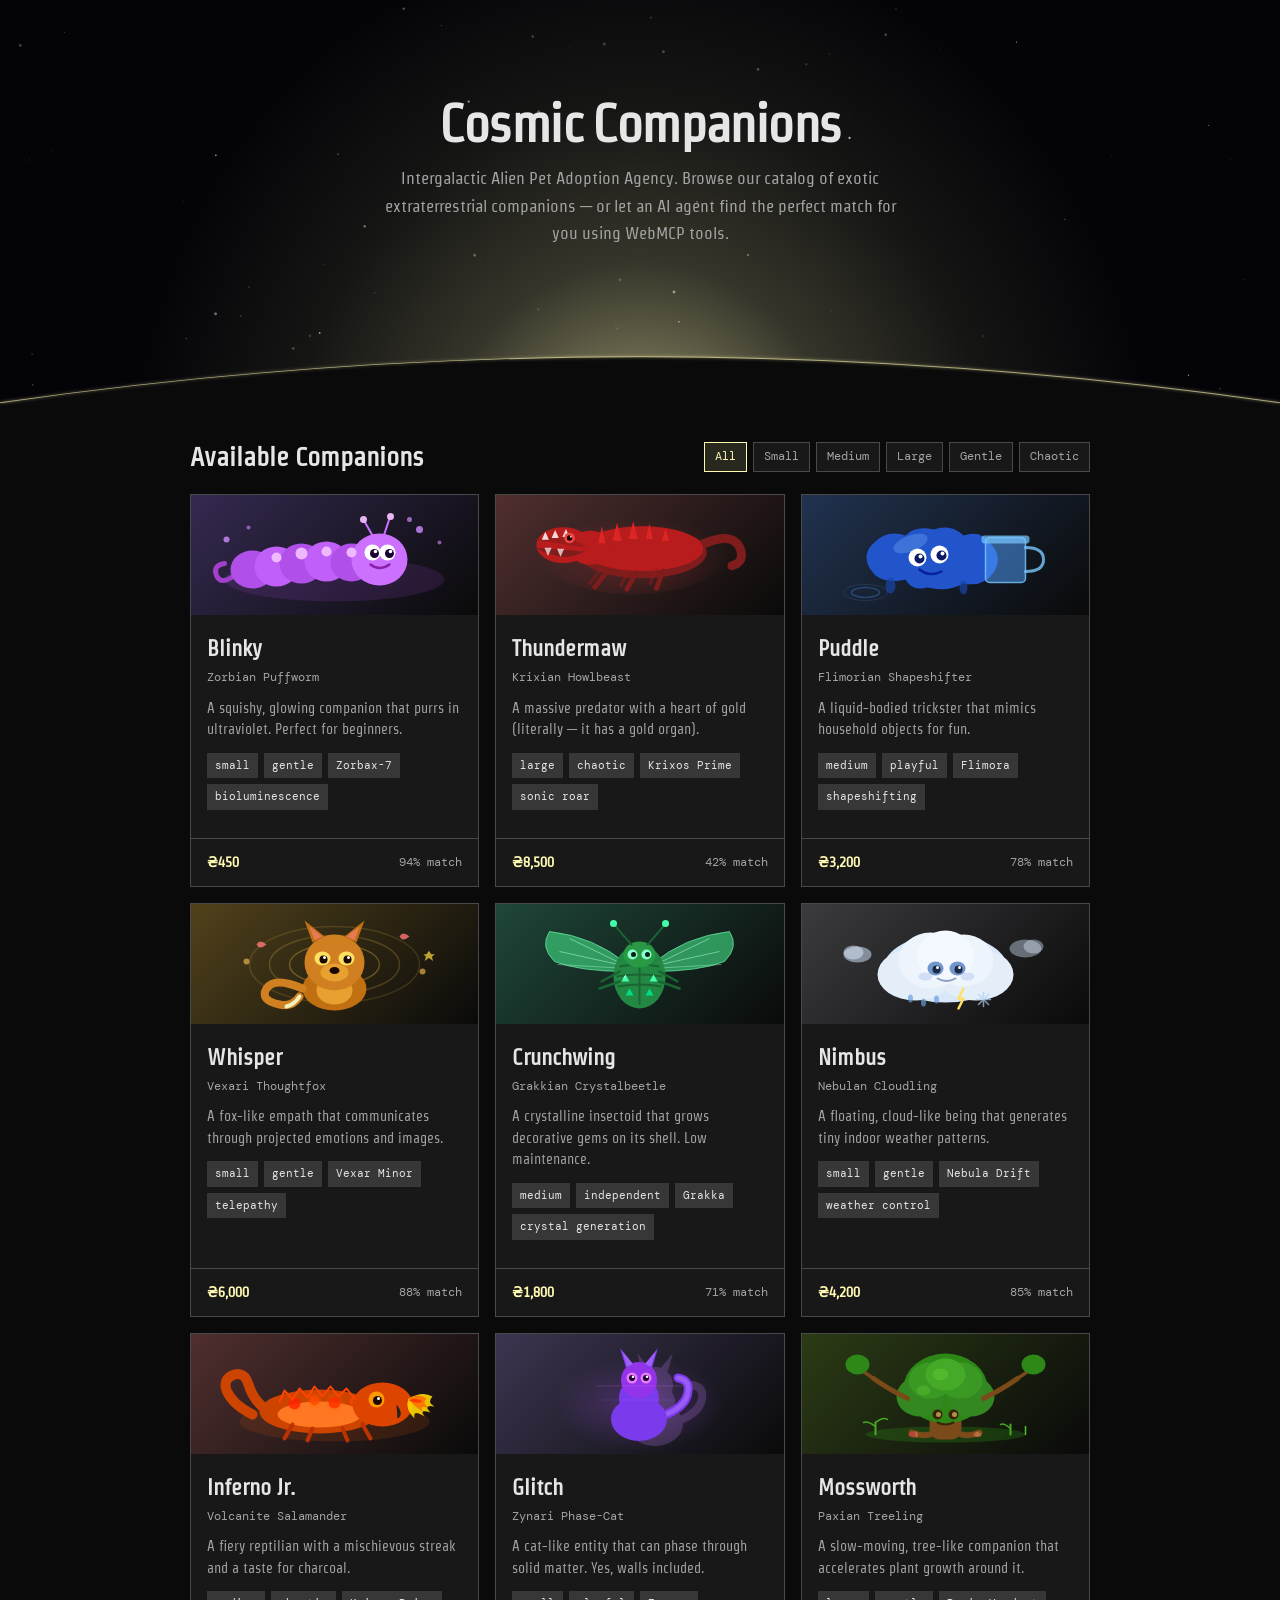
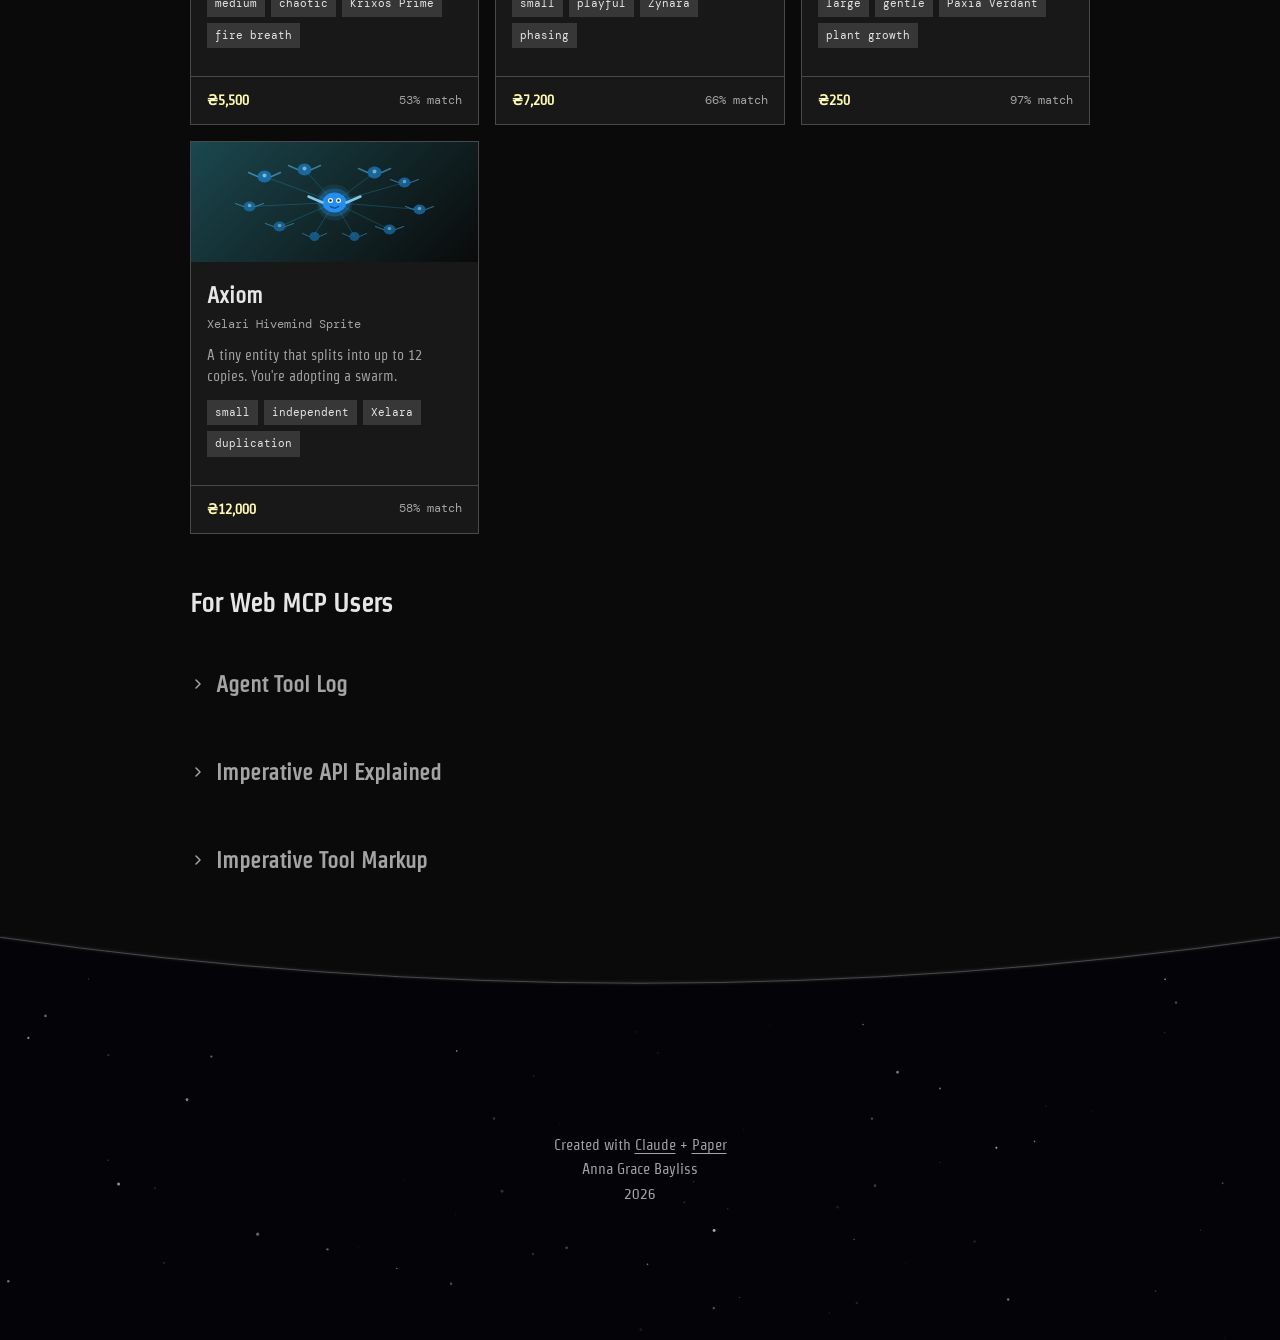
==== after/index.html @ 931eafef "Initial commit — Cosmic Companions redesign showcase Co-Authored-By: Claude Sonnet 4.6 <noreply@anth" ====
<!DOCTYPE html>
<html lang="en">
<head>
    <meta charset="UTF-8">
    <meta name="viewport" content="width=device-width, initial-scale=1.0">
    <link rel="icon" type="image/svg+xml" href="/playground/favicon.svg">
    <title>Cosmic Companions — Alien Pet Adoption Agency</title>
    <link rel="preconnect" href="https://fonts.googleapis.com">
    <link href="https://fonts.googleapis.com/css2?family=DM+Mono:wght@300;400;500&family=Strait&display=swap" rel="stylesheet">
    <link rel="stylesheet" href="styles.css">
</head>
<body>

<section class="page-hero">
    <canvas class="hero-stars"></canvas>
    <div class="hero-content">
        <h1>Cosmic Companions</h1>
        <p class="subtitle">Intergalactic Alien Pet Adoption Agency. Browse our catalog of exotic extraterrestrial companions — or let an AI agent find the perfect match for you using WebMCP tools.</p>
    </div>
    <svg class="hero-horizon" viewBox="0 0 1440 200" preserveAspectRatio="none" xmlns="http://www.w3.org/2000/svg">
        <defs>
            <filter id="rim-glow" x="-20%" y="-200%" width="140%" height="500%">
                <feGaussianBlur stdDeviation="3" result="blur"/>
                <feMerge>
                    <feMergeNode in="blur"/>
                    <feMergeNode in="SourceGraphic"/>
                </feMerge>
            </filter>
        </defs>
        <path class="horizon-mask" d="M0,170 Q720,10 1440,170 L1440,200 L0,200 Z"/>
        <path d="M0,170 Q720,10 1440,170" fill="none" stroke="rgba(255,249,178,0.6)" stroke-width="1.5" filter="url(#rim-glow)"/>
    </svg>
</section>

<div class="container container--catalog">

    <!-- Catalog -->
    <div class="section-header">
        <h2>Available Companions</h2>
        <div class="filter-pills">
            <span class="pill active" data-filter="all">All</span>
            <span class="pill" data-filter="small">Small</span>
            <span class="pill" data-filter="medium">Medium</span>
            <span class="pill" data-filter="large">Large</span>
            <span class="pill" data-filter="gentle">Gentle</span>
            <span class="pill" data-filter="chaotic">Chaotic</span>
        </div>
    </div>

    <div class="catalog" id="catalog"></div>

    <!-- Web MCP Section Header -->
    <div class="section-header">
        <h2>For Web MCP Users</h2>
    </div>

    <!-- Accordion: Agent Tool Log -->
    <div class="accordion-item">
        <button class="accordion-header" aria-expanded="false">
            <svg class="accordion-caret" viewBox="0 0 16 16" fill="none" xmlns="http://www.w3.org/2000/svg" aria-hidden="true"><path d="M6 4l4 4-4 4" stroke="currentColor" stroke-width="1.5" stroke-linecap="round" stroke-linejoin="round"/></svg>
            <h3>Agent Tool Log</h3>
        </button>
        <div class="accordion-body">
            <div class="accordion-inner">
                <p class="log-desc">Real-time log of WebMCP tool invocations. When an AI agent calls a tool, the call and response appear here.</p>
                <div class="log-panel">
                    <div class="log-toolbar">
                        <span>navigator.modelContext</span>
                        <button class="log-clear" onclick="clearLog()">clear</button>
                    </div>
                    <div class="log-entries" id="logEntries">
                        <div class="log-empty">No tool calls yet. Use an agent to interact with this page.</div>
                    </div>
                </div>
            </div>
        </div>
    </div>

    <!-- Accordion: Imperative API Explained -->
    <div class="accordion-item">
        <button class="accordion-header" aria-expanded="false">
            <svg class="accordion-caret" viewBox="0 0 16 16" fill="none" xmlns="http://www.w3.org/2000/svg" aria-hidden="true"><path d="M6 4l4 4-4 4" stroke="currentColor" stroke-width="1.5" stroke-linecap="round" stroke-linejoin="round"/></svg>
            <h3>Imperative API Explained</h3>
        </button>
        <div class="accordion-body">
            <div class="accordion-inner annotations">

        <div class="annotation-block">
            <div class="annotation-label">
                <span class="fn">navigator.modelContext.registerTool()</span>
            </div>
            <div class="annotation-desc">
                The core method for the imperative API. You pass it an object with a <code>name</code>, 
                <code>description</code>, <code>inputSchema</code> (JSON Schema for parameters), 
                and an <code>execute</code> function. The browser registers this as a tool 
                that agents can discover and call.
            </div>
        </div>

        <div class="annotation-block">
            <div class="annotation-label">
                <span class="fn">inputSchema</span> — JSON Schema
            </div>
            <div class="annotation-desc">
                Defines the parameters the tool accepts using standard JSON Schema. 
                The agent reads this to understand what arguments to pass. Include 
                <code>description</code> fields on each property — this is what the LLM 
                actually reads to decide how to fill in the values.
            </div>
        </div>

        <div class="annotation-block">
            <div class="annotation-label">
                <span class="fn">execute(params)</span> — Returns structured data
            </div>
            <div class="annotation-desc">
                <strong>This is the big difference from the declarative API.</strong> Your execute 
                function receives the agent's parameters, runs your logic, and returns 
                structured data as <code>{ content: [{ type: "text", text: "..." }] }</code>. 
                The agent can then reason about the results, chain follow-up calls, or 
                relay findings back to the user in natural language.
            </div>
        </div>

        <div class="annotation-block">
            <div class="annotation-label">
                Tool chaining pattern
            </div>
            <div class="annotation-desc">
                This demo registers three tools that form a natural workflow: 
                <code>search_aliens</code> → <code>get_alien_details</code> → <code>adopt_alien</code>. 
                The agent calls search first, reads the results, picks a candidate, gets more details, 
                and then completes the adoption. Each tool returns data the agent needs for the next step.
            </div>
        </div>

            </div><!-- /accordion-inner: API Explained -->
        </div><!-- /accordion-body -->
    </div><!-- /accordion-item: API Explained -->

    <!-- Accordion: Full Tool Registrations -->
    <div class="accordion-item">
        <button class="accordion-header" aria-expanded="false">
            <svg class="accordion-caret" viewBox="0 0 16 16" fill="none" xmlns="http://www.w3.org/2000/svg" aria-hidden="true"><path d="M6 4l4 4-4 4" stroke="currentColor" stroke-width="1.5" stroke-linecap="round" stroke-linejoin="round"/></svg>
            <h3>Imperative Tool Markup</h3>
        </button>
        <div class="accordion-body">
            <div class="accordion-inner">
        <pre><span class="cm">// ── Tool 1: Search Aliens ──</span>
<span class="kw">navigator</span>.<span class="hl">modelContext</span>.<span class="fn">registerTool</span>({
  <span class="hl">name</span>: <span class="str">"search_aliens"</span>,
  <span class="hl">description</span>: <span class="str">"Search the alien pet catalog. Filter by planet of origin, size (small/medium/large), temperament (gentle/playful/chaotic/independent), special ability, maximum price in Galactic Credits, or minimum compatibility score (0-100). Returns a list of matching aliens with basic info. Call get_alien_details for full profiles."</span>,
  <span class="hl">inputSchema</span>: {
    type: <span class="str">"object"</span>,
    properties: {
      planet: {
        type: <span class="str">"string"</span>,
        description: <span class="str">"Planet of origin to filter by (e.g., 'Zorbax-7', 'Krixos Prime', 'Flimora', 'Vexar Minor', 'Grakka', 'Nebula Drift', 'Zynara', 'Paxia Verdant', 'Xelara')"</span>
      },
      size: {
        type: <span class="str">"string"</span>,
        enum: [<span class="str">"small"</span>, <span class="str">"medium"</span>, <span class="str">"large"</span>],
        description: <span class="str">"Size category to filter by"</span>
      },
      temperament: {
        type: <span class="str">"string"</span>,
        enum: [<span class="str">"gentle"</span>, <span class="str">"playful"</span>, <span class="str">"chaotic"</span>, <span class="str">"independent"</span>],
        description: <span class="str">"Temperament to filter by"</span>
      },
      ability: {
        type: <span class="str">"string"</span>,
        description: <span class="str">"Special ability to search for (e.g., 'telepathy', 'shapeshifting', 'fire breath')"</span>
      },
      max_price: {
        type: <span class="str">"number"</span>,
        description: <span class="str">"Maximum adoption price in Galactic Credits"</span>
      },
      min_compatibility: {
        type: <span class="str">"number"</span>,
        description: <span class="str">"Minimum compatibility score (0-100)"</span>
      }
    }
  },
  <span class="kw">async</span> <span class="fn">execute</span>(params) {
    <span class="kw">const</span> results = searchAliens(params);
    addLog(<span class="str">'search_aliens'</span>, params, <span class="str">`Found ${results.length} alien(s)`</span>);
    <span class="kw">return</span> {
      content: [{ type: <span class="str">"text"</span>, text: JSON.stringify({
        totalResults: results.length, aliens: results
      }, <span class="kw">null</span>, 2) }]
    };
  }
});


<span class="cm">// ── Tool 2: Get Alien Details ──</span>
<span class="kw">navigator</span>.<span class="hl">modelContext</span>.<span class="fn">registerTool</span>({
  <span class="hl">name</span>: <span class="str">"get_alien_details"</span>,
  <span class="hl">description</span>: <span class="str">"Get the full profile of a specific alien pet, including detailed bio, diet, care requirements, lifespan, warnings, and adoption fee. Requires the alien's ID (e.g., 'zorb-001'). Use search_aliens first to find IDs."</span>,
  <span class="hl">inputSchema</span>: {
    type: <span class="str">"object"</span>,
    properties: {
      id: {
        type: <span class="str">"string"</span>,
        description: <span class="str">"The unique alien ID (e.g., 'zorb-001', 'krix-002')"</span>
      }
    },
    required: [<span class="str">"id"</span>]
  },
  <span class="kw">async</span> <span class="fn">execute</span>(params) {
    <span class="kw">const</span> details = getAlienDetails(params.id);
    addLog(<span class="str">'get_alien_details'</span>, params,
      details.error || <span class="str">`${details.name} — ${details.species}`</span>);
    <span class="kw">if</span> (!details.error) showDetail(params.id);
    <span class="kw">return</span> {
      content: [{ type: <span class="str">"text"</span>, text: JSON.stringify(details, <span class="kw">null</span>, 2) }]
    };
  }
});


<span class="cm">// ── Tool 3: Adopt Alien ──</span>
<span class="kw">navigator</span>.<span class="hl">modelContext</span>.<span class="fn">registerTool</span>({
  <span class="hl">name</span>: <span class="str">"adopt_alien"</span>,
  <span class="hl">description</span>: <span class="str">"Begin the adoption process for an alien pet. This navigates to the adoption form page where the adopter's details can be filled in. Requires the alien's ID. Use the submit_adoption_form tool on the next page to complete the adoption."</span>,
  <span class="hl">inputSchema</span>: {
    type: <span class="str">"object"</span>,
    properties: {
      id: {
        type: <span class="str">"string"</span>,
        description: <span class="str">"The unique alien ID to adopt (e.g., 'zorb-001')"</span>
      }
    },
    required: [<span class="str">"id"</span>]
  },
  <span class="kw">async</span> <span class="fn">execute</span>(params) {
    <span class="kw">const</span> a = ALIENS.find(x => x.id === params.id);
    addLog(<span class="str">'adopt_alien'</span>, params,
      a ? <span class="str">`Navigating to adoption form for ${a.name}...`</span>
        : <span class="str">'Species not found'</span>);
    <span class="kw">if</span> (a) window.location.href = <span class="str">`adopt.html?id=${params.id}`</span>;
    <span class="kw">return</span> {
      content: [{ type: <span class="str">"text"</span>, text: JSON.stringify(
        a ? { status: <span class="str">"navigating_to_form"</span>, alien: a.name,
              species: a.species, message: <span class="str">"Redirecting to adoption
              form. Use submit_adoption_form tool on the next
              page to complete the adoption."</span> }
          : { error: <span class="str">"Species not found"</span> }
      ) }]
    };
  }
});</pre>
            </div><!-- /accordion-inner: Full Tool Regs -->
        </div><!-- /accordion-body -->
    </div><!-- /accordion-item: Full Tool Regs -->

</div><!-- /container -->

<script>
// ═══════════════════════════════════════════════════
//  ALIEN CATALOG DATA
// ═══════════════════════════════════════════════════

const ALIENS = [
    {
        id: "zorb-001",
        name: "Blinky",
        species: "Zorbian Puffworm",
        emoji: "🟣",
        planet: "Zorbax-7",
        size: "small",
        temperament: "gentle",
        ability: "bioluminescence",
        price: 450,
        compatibilityScore: 94,
        blurb: "A squishy, glowing companion that purrs in ultraviolet. Perfect for beginners.",
        bio: "Zorbian Puffworms are among the most popular starter aliens in the galaxy. Blinky was found drifting near the Helix Nebula in a cozy spore pod. They communicate through color shifts — soft lavender means happy, deep magenta means hungry. Blinky has already been litter-trained (crystalline sand only) and enjoys being carried in jacket pockets.",
        diet: "Photon flakes, crushed starlight, occasional moonberry",
        lifespan: "35 Earth years",
        careLevel: "Easy",
        warnings: ["Glows brightly at night — may disrupt sleep", "Do not expose to FM radio frequencies"]
    },
    {
        id: "krix-002",
        name: "Thundermaw",
        species: "Krixian Howlbeast",
        emoji: "🔴",
        planet: "Krixos Prime",
        size: "large",
        temperament: "chaotic",
        ability: "sonic roar",
        price: 8500,
        compatibilityScore: 42,
        blurb: "A massive predator with a heart of gold (literally — it has a gold organ).",
        bio: "Thundermaw was rescued from an illegal fighting ring on Krixos Prime. Despite their fearsome appearance (six legs, armored scales, teeth that regenerate hourly), they're surprisingly affectionate once bonded. Thundermaw's sonic roar can shatter glass within 50 meters, so a reinforced habitat is mandatory. They've been working with our behavioral team and have made tremendous progress.",
        diet: "Raw plasma steak, iron ore nuggets, the occasional asteroid fragment",
        lifespan: "200+ Earth years",
        careLevel: "Expert",
        warnings: ["Sonic roar can cause structural damage", "Requires Class-4 containment license", "May eat furniture during bonding phase"]
    },
    {
        id: "flim-003",
        name: "Puddle",
        species: "Flimorian Shapeshifter",
        emoji: "🔵",
        planet: "Flimora",
        size: "medium",
        temperament: "playful",
        ability: "shapeshifting",
        price: 3200,
        compatibilityScore: 78,
        blurb: "A liquid-bodied trickster that mimics household objects for fun.",
        bio: "Puddle is a Flimorian Shapeshifter — a species that exists in a semi-liquid state and can temporarily take the form of nearby objects. You might find Puddle disguised as your coffee mug, a throw pillow, or your other pet. This is their version of playing. Puddle can hold a shape for about 20 minutes before reverting to their natural blob form. They especially enjoy rainy days and have an inexplicable fascination with jazz music.",
        diet: "Distilled nebula water, mineral supplements, any Earth liquid (prefers orange juice)",
        lifespan: "80 Earth years",
        careLevel: "Moderate",
        warnings: ["May impersonate important objects (keys, phones, remotes)", "Cannot hold shape if startled", "Keep away from extreme heat — will evaporate temporarily"]
    },
    {
        id: "vex-004",
        name: "Whisper",
        species: "Vexari Thoughtfox",
        emoji: "🟡",
        planet: "Vexar Minor",
        size: "small",
        temperament: "gentle",
        ability: "telepathy",
        price: 6000,
        compatibilityScore: 88,
        blurb: "A fox-like empath that communicates through projected emotions and images.",
        bio: "Whisper is a Vexari Thoughtfox — a species renowned for their low-level telepathic abilities. They don't read specific thoughts, but they pick up on emotional states and can project simple images and feelings back. Owners report that Whisper has an uncanny ability to know when you're sad and will project warm, comforting mental images (usually sunsets and meadows). Whisper is extremely loyal once bonded but can be shy around crowds.",
        diet: "Thought-enriched kibble (included with adoption), Vexari dream nectar, chamomile tea",
        lifespan: "50 Earth years",
        careLevel: "Easy",
        warnings: ["May project your embarrassing memories if anxious", "Sensitive to loud arguments"]
    },
    {
        id: "grak-005",
        name: "Crunchwing",
        species: "Grakkian Crystalbeetle",
        emoji: "🟢",
        planet: "Grakka",
        size: "medium",
        temperament: "independent",
        ability: "crystal generation",
        price: 1800,
        compatibilityScore: 71,
        blurb: "A crystalline insectoid that grows decorative gems on its shell. Low maintenance.",
        bio: "Crunchwing is a Grakkian Crystalbeetle — a docile insectoid species whose carapace naturally produces small crystalline growths. These crystals are purely decorative (and mildly sparkly) and shed seasonally, making Crunchwing a surprisingly fashionable companion. They're extremely low-maintenance, requiring minimal interaction but enjoying the presence of other beings. Crunchwing spends most of their time basking under UV lamps and crunching gravel.",
        diet: "Assorted gravel, mineral dust, UV light exposure (2 hrs/day minimum)",
        lifespan: "120 Earth years",
        careLevel: "Easy",
        warnings: ["Shed crystals may scratch hardwood floors", "Loud crunching sounds at night"]
    },
    {
        id: "neb-006",
        name: "Nimbus",
        species: "Nebulan Cloudling",
        emoji: "⚪",
        planet: "Nebula Drift",
        size: "small",
        temperament: "gentle",
        ability: "weather control",
        price: 4200,
        compatibilityScore: 85,
        blurb: "A floating, cloud-like being that generates tiny indoor weather patterns.",
        bio: "Nimbus is a Nebulan Cloudling — a gaseous life form that resembles a small, sentient cloud. They float at about head height and can generate localized micro-weather: gentle breezes when content, light drizzle when sad, and tiny rainbows when excited. Nimbus bonds deeply with one person and tends to follow them from room to room. They're virtually silent and their presence is described by owners as 'unreasonably cozy.'",
        diet: "Atmospheric moisture, humidity, the occasional spritz from a spray bottle",
        lifespan: "Unknown (oldest recorded: 300+ years)",
        careLevel: "Easy",
        warnings: ["May cause indoor rain if neglected", "Keep away from open flames", "Electronics may need waterproofing"]
    },
    {
        id: "vol-007",
        name: "Inferno Jr.",
        species: "Volcanite Salamander",
        emoji: "🟠",
        planet: "Krixos Prime",
        size: "medium",
        temperament: "chaotic",
        ability: "fire breath",
        price: 5500,
        compatibilityScore: 53,
        blurb: "A fiery reptilian with a mischievous streak and a taste for charcoal.",
        bio: "Inferno Jr. is a Volcanite Salamander — a heat-resistant reptilian species from the volcanic regions of Krixos Prime. They can exhale controlled jets of flame up to 2 meters long, which they primarily use to cook their own food (they refuse to eat anything uncharred). Inferno Jr. is mischievous but trainable, and they've taken well to the 'no indoor fires' protocol. They love basking on heated rocks and have an endearing habit of lightly toasting your socks as a sign of affection.",
        diet: "Charcoal, lava rocks, any food item (will self-char before eating)",
        lifespan: "90 Earth years",
        careLevel: "Advanced",
        warnings: ["Fire hazard — fireproof habitat required", "Will char unattended clothing", "Insurance surcharge may apply"]
    },
    {
        id: "zyn-008",
        name: "Glitch",
        species: "Zynari Phase-Cat",
        emoji: "🟣",
        planet: "Zynara",
        size: "small",
        temperament: "playful",
        ability: "phasing",
        price: 7200,
        compatibilityScore: 66,
        blurb: "A cat-like entity that can phase through solid matter. Yes, walls included.",
        bio: "Glitch is a Zynari Phase-Cat — a feline-like species with the unsettling ability to phase through solid matter. Doors, walls, containers — none of it matters to Glitch. They phase instinctively when startled or when they really want something on the other side. Glitch is incredibly affectionate, aggressively curious, and has no concept of personal space (or physical barriers). Our team has had limited success with phase-boundary training, but Glitch is improving.",
        diet: "Standard cat food (weirdly), quantum kibble supplement, the occasional moth",
        lifespan: "45 Earth years",
        careLevel: "Advanced",
        warnings: ["Cannot be contained by physical barriers", "May appear in your bed at 3 AM", "Phase-proof rooms available for purchase separately"]
    },
    {
        id: "pax-009",
        name: "Mossworth",
        species: "Paxian Treeling",
        emoji: "🟤",
        planet: "Paxia Verdant",
        size: "large",
        temperament: "gentle",
        ability: "plant growth",
        price: 250,
        compatibilityScore: 97,
        blurb: "A slow-moving, tree-like companion that accelerates plant growth around it.",
        bio: "Mossworth is a Paxian Treeling — a large, slow-moving arboreal life form that resembles a walking tree stump with mossy limbs. Wherever Mossworth sits for more than an hour, nearby plants experience rapid growth. Gardens thrive, houseplants flourish, and even barren soil begins to sprout. Mossworth communicates through slow, rumbling vibrations and has the most gentle disposition of any species in our catalog. They enjoy sunlight, rain, and being read to (the vibrations of human speech seem to soothe them).",
        diet: "Water, compost, sunlight, classical music (not food but they insist)",
        lifespan: "500+ Earth years",
        careLevel: "Easy",
        warnings: ["Very slow — may block hallways", "Accelerated plant growth may affect property", "Produces 3kg of moss daily"]
    },
    {
        id: "xel-010",
        name: "Axiom",
        species: "Xelari Hivemind Sprite",
        emoji: "🔵",
        planet: "Xelara",
        size: "small",
        temperament: "independent",
        ability: "duplication",
        price: 12000,
        compatibilityScore: 58,
        blurb: "A tiny entity that splits into up to 12 copies. You're adopting a swarm.",
        bio: "Axiom is a Xelari Hivemind Sprite — a singular consciousness that can temporarily split into up to 12 identical copies. All copies share one mind and act in coordination. Axiom uses this ability to multitask: one copy might sit on your shoulder while three others clean the kitchen and two more play chess against each other. When reunified, Axiom retains all memories from all copies. They're highly intelligent, slightly aloof, and have strong opinions about interior design.",
        diet: "Electromagnetic energy (sits near routers/outlets), crystallized logic cubes (included)",
        lifespan: "Unknown — may be functionally immortal",
        careLevel: "Expert",
        warnings: ["Up to 12 copies at once — can be overwhelming", "Rearranges furniture without asking", "Has been known to optimize your schedule without consent"]
    }
];


// ═══════════════════════════════════════════════════
//  RENDER CATALOG
// ═══════════════════════════════════════════════════

const catalogEl = document.getElementById('catalog');
let currentDetailId = null;

function renderCatalog(filter = 'all') {
    closeDetail(false);
    const filtered = ALIENS.filter(a => {
        if (filter === 'all') return true;
        return a.size === filter || a.temperament === filter;
    });

    catalogEl.innerHTML = filtered.map(a => `
        <div class="alien-card" data-id="${a.id}" onclick="showDetail('${a.id}')">
            <div class="alien-card-visual" style="background: linear-gradient(135deg, ${getColor(a)}, var(--bg))">
                <img src="illustrations/${a.name.toLowerCase().replace(/\s+/g, '-').replace(/\./g, '')}.svg" alt="${a.name}" class="alien-card-illustration">
            </div>
            <div class="alien-card-body">
                <h3>${a.name}</h3>
                <div class="species">${a.species}</div>
                <div class="blurb">${a.blurb}</div>
                <div class="alien-tags">
                    <span class="alien-tag size">${a.size}</span>
                    <span class="alien-tag temperament">${a.temperament}</span>
                    <span class="alien-tag planet">${a.planet}</span>
                    <span class="alien-tag ability">${a.ability}</span>
                </div>
            </div>
            <div class="alien-card-footer">
                <span class="alien-price">&#8372;${a.price.toLocaleString()}</span>
                <span class="compat-score">${a.compatibilityScore}% match</span>
            </div>
        </div>
    `).join('');
}

function getColor(alien) {
    const colors = {
        'Zorbax-7': 'rgba(139,92,246,0.25)',
        'Krixos Prime': 'rgba(248,113,113,0.25)',
        'Flimora': 'rgba(59,130,246,0.25)',
        'Vexar Minor': 'rgba(251,191,36,0.25)',
        'Grakka': 'rgba(52,211,153,0.25)',
        'Nebula Drift': 'rgba(200,200,220,0.2)',
        'Zynara': 'rgba(167,139,250,0.25)',
        'Paxia Verdant': 'rgba(101,163,13,0.25)',
        'Xelara': 'rgba(34,211,238,0.25)'
    };
    return colors[alien.planet] || 'rgba(99,102,241,0.2)';
}

// Filter pills
document.querySelectorAll('.pill').forEach(pill => {
    pill.addEventListener('click', () => {
        document.querySelectorAll('.pill').forEach(p => p.classList.remove('active'));
        pill.classList.add('active');
        renderCatalog(pill.dataset.filter);
    });
});

renderCatalog();


// ═══════════════════════════════════════════════════
//  INLINE DETAIL PANEL
// ═══════════════════════════════════════════════════

function showDetail(id) {
    const a = ALIENS.find(x => x.id === id);
    if (!a) return;

    // If clicking the same card, close it
    if (currentDetailId === id) {
        closeDetail();
        return;
    }

    // Remove any existing detail panel and active state
    closeDetail(false);
    currentDetailId = id;

    // Find the clicked card element
    const cards = catalogEl.querySelectorAll('.alien-card');
    let clickedCard = null;
    cards.forEach(card => {
        if (card.dataset.id === id) {
            clickedCard = card;
            card.classList.add('active');
        }
    });

    if (!clickedCard) return;

    // Figure out which row the card is in by checking positions
    const catalogRect = catalogEl.getBoundingClientRect();
    const clickedRect = clickedCard.getBoundingClientRect();
    const clickedRow = clickedRect.top;

    // Find the last card in the same row
    let lastInRow = clickedCard;
    cards.forEach(card => {
        const rect = card.getBoundingClientRect();
        if (Math.abs(rect.top - clickedRow) < 5 && rect.left > lastInRow.getBoundingClientRect().left) {
            lastInRow = card;
        }
    });

    // Also check if there's a detail panel already in the DOM (shouldn't be, but safety)
    const existingPanel = catalogEl.querySelector('.inline-detail');
    if (existingPanel) existingPanel.remove();

    // Create the inline detail panel
    const panel = document.createElement('div');
    panel.className = 'inline-detail';
    panel.id = 'inlineDetail';
    // Set left rail width to exactly match the card. Subtract 1px to account
    // for the panel's own 1px left border, which shifts the content box inward.
    panel.style.setProperty('--detail-left-width', (clickedCard.getBoundingClientRect().width - 1) + 'px');
    panel.style.setProperty('--hero-color', getColor(a));
    const illustrationFile = a.name.toLowerCase().replace(/\s+/g, '-').replace(/\./g, '');
    panel.innerHTML = `
        <div class="inline-detail-left">
            <div class="inline-detail-hero">
                <img src="illustrations/${illustrationFile}.svg" alt="${a.name}" class="inline-detail-illustration">
                <button class="inline-detail-close inline-detail-close--hero" onclick="closeDetail()"><svg width="14" height="14" viewBox="0 0 10 10" fill="none" xmlns="http://www.w3.org/2000/svg"><line x1="1" y1="1" x2="9" y2="9" stroke="currentColor" stroke-width="1.5" stroke-linecap="round"/><line x1="9" y1="1" x2="1" y2="9" stroke="currentColor" stroke-width="1.5" stroke-linecap="round"/></svg></button>
            </div>
            <div class="inline-detail-left-identity">
                <h2>${a.name}</h2>
                <div class="inline-detail-species">${a.species} — ${a.id}</div>
            </div>
            <div class="inline-detail-price-row">
                <span class="inline-detail-price">&#8372;${a.price.toLocaleString()}</span>
                <span class="inline-detail-match">${a.compatibilityScore}% match</span>
            </div>
        </div>
        <div class="inline-detail-right">
            <button class="inline-detail-close inline-detail-close--right" onclick="closeDetail()"><svg width="14" height="14" viewBox="0 0 10 10" fill="none" xmlns="http://www.w3.org/2000/svg"><line x1="1" y1="1" x2="9" y2="9" stroke="currentColor" stroke-width="1.5" stroke-linecap="round"/><line x1="9" y1="1" x2="1" y2="9" stroke="currentColor" stroke-width="1.5" stroke-linecap="round"/></svg></button>
            <p class="inline-detail-bio">${a.bio}</p>
            <div class="detail-grid">
                <div class="detail-item">
                    <div class="label">planet</div>
                    <div class="value">${a.planet}</div>
                </div>
                <div class="detail-item">
                    <div class="label">size</div>
                    <div class="value">${a.size}</div>
                </div>
                <div class="detail-item">
                    <div class="label">temperament</div>
                    <div class="value">${a.temperament}</div>
                </div>
                <div class="detail-item">
                    <div class="label">ability</div>
                    <div class="value">${a.ability}</div>
                </div>
                <div class="detail-item">
                    <div class="label">lifespan</div>
                    <div class="value">${a.lifespan}</div>
                </div>
                <div class="detail-item">
                    <div class="label">care level</div>
                    <div class="value">${a.careLevel}</div>
                </div>
                <div class="detail-item detail-item--full">
                    <div class="label">diet</div>
                    <div class="value">${a.diet}</div>
                </div>
                <div class="detail-item detail-item--fee">
                    <div class="label">adoption fee</div>
                    <div class="value">&#8372;${a.price.toLocaleString()}</div>
                </div>
            </div>
            ${a.warnings.length ? `
                <div class="warnings">
                    <h4><svg width="11" height="11" viewBox="0 0 11 11" fill="none" xmlns="http://www.w3.org/2000/svg"><path d="M5.5 1.5L10 9.5H1Z" stroke="currentColor" stroke-width="1.2" stroke-linejoin="round"/><line x1="5.5" y1="4.5" x2="5.5" y2="6.5" stroke="currentColor" stroke-width="1.2" stroke-linecap="round"/><circle cx="5.5" cy="8" r="0.6" fill="currentColor"/></svg> Warnings</h4>
                    <ul>${a.warnings.map(w => `<li>${w}</li>`).join('')}</ul>
                </div>
            ` : ''}
            <div class="adopt-bar">
                <button class="adopt-btn" onclick="handleAdopt('${a.id}')">Adopt ${a.name}</button>
            </div>
        </div>
    `;

    // Insert the panel after the last card in the row
    lastInRow.insertAdjacentElement('afterend', panel);

    // On mobile the panel is a fixed overlay — lock body scroll
    if (window.matchMedia('(max-width: 600px)').matches) {
        document.body.style.overflow = 'hidden';
    } else {
        // Desktop: smooth scroll to show the panel
        setTimeout(() => {
            panel.scrollIntoView({ behavior: 'smooth', block: 'nearest' });
        }, 50);
    }
}

function closeDetail(smooth = true) {
    currentDetailId = null;
    document.body.style.overflow = '';
    const panel = document.getElementById('inlineDetail');
    if (panel) {
        if (smooth) {
            panel.classList.add('is-closing');
            setTimeout(() => panel.remove(), 300);
        } else {
            panel.remove();
        }
    }
    // Remove active state from all cards
    catalogEl.querySelectorAll('.alien-card.active').forEach(c => c.classList.remove('active'));
};

function handleAdopt(id) {
    window.location.href = `adopt.html?id=${id}`;
}

window.addEventListener('resize', () => {
    if (!currentDetailId) return;
    requestAnimationFrame(() => {
        const panel = document.getElementById('inlineDetail');
        const activeCard = catalogEl.querySelector(`.alien-card[data-id="${currentDetailId}"]`);
        if (!panel || !activeCard) return;

        // Update left rail width to match card's new size
        panel.style.setProperty('--detail-left-width', (activeCard.getBoundingClientRect().width - 1) + 'px');

        // Re-evaluate which card is last in the active card's row after reflow
        const cards = catalogEl.querySelectorAll('.alien-card');
        const activeRow = activeCard.getBoundingClientRect().top;
        let lastInRow = activeCard;
        cards.forEach(card => {
            const rect = card.getBoundingClientRect();
            if (Math.abs(rect.top - activeRow) < 5 && rect.left > lastInRow.getBoundingClientRect().left) {
                lastInRow = card;
            }
        });

        // Reinsert panel if it's no longer after the correct card
        if (panel.previousElementSibling !== lastInRow) {
            lastInRow.insertAdjacentElement('afterend', panel);
        }
    });
});

// Keep showConfirmation for backwards compat but it won't be used
function showConfirmation(alien, adopterName) {}


// ═══════════════════════════════════════════════════
//  TOOL CALL LOG
// ═══════════════════════════════════════════════════

const logEntriesEl = document.getElementById('logEntries');
let logCount = 0;

function addLog(toolName, params, result) {
    if (logCount === 0) logEntriesEl.innerHTML = '';
    logCount++;
    const time = new Date().toLocaleTimeString('en-US', { hour12: false });
    const entry = document.createElement('div');
    entry.className = 'log-entry';

    const resultPreview = typeof result === 'string' 
        ? result 
        : JSON.stringify(result, null, 2);

    // Truncate long results for display
    const displayResult = resultPreview.length > 500 
        ? resultPreview.substring(0, 500) + '\n  ...' 
        : resultPreview;

    entry.innerHTML = `
        <span class="log-time">${time}</span>
        <span class="log-tool">${toolName}</span>
        <span class="log-arrow">←</span>
        <span class="log-params">${JSON.stringify(params)}</span>
        <span class="log-result">→ ${displayResult}</span>
    `;
    logEntriesEl.appendChild(entry);
    logEntriesEl.scrollTop = logEntriesEl.scrollHeight;
}

function clearLog() {
    logCount = 0;
    logEntriesEl.innerHTML = '<div class="log-empty">No tool calls yet. Use an agent to interact with this page.</div>';
}


// ═══════════════════════════════════════════════════
//  TOOL LOGIC (shared between UI and WebMCP)
// ═══════════════════════════════════════════════════

function searchAliens(params) {
    let results = [...ALIENS];
    if (params.planet) {
        results = results.filter(a => a.planet.toLowerCase().includes(params.planet.toLowerCase()));
    }
    if (params.size) {
        results = results.filter(a => a.size === params.size.toLowerCase());
    }
    if (params.temperament) {
        results = results.filter(a => a.temperament === params.temperament.toLowerCase());
    }
    if (params.ability) {
        results = results.filter(a => a.ability.toLowerCase().includes(params.ability.toLowerCase()));
    }
    if (params.max_price) {
        results = results.filter(a => a.price <= params.max_price);
    }
    if (params.min_compatibility) {
        results = results.filter(a => a.compatibilityScore >= params.min_compatibility);
    }
    return results.map(a => ({
        id: a.id,
        name: a.name,
        species: a.species,
        planet: a.planet,
        size: a.size,
        temperament: a.temperament,
        ability: a.ability,
        price: a.price,
        compatibilityScore: a.compatibilityScore,
        blurb: a.blurb
    }));
}

function getAlienDetails(id) {
    const a = ALIENS.find(x => x.id === id);
    if (!a) return { error: "Species not found" };
    return { ...a };
}


// ═══════════════════════════════════════════════════
//  WEBMCP TOOL REGISTRATION (Imperative API)
// ═══════════════════════════════════════════════════

function registerWebMCPTools() {
    if (!navigator.modelContext) {
        console.log('WebMCP not available — tools registered in demo mode only.');
        return;
    }

    // ── Tool 1: Search Aliens ──
    navigator.modelContext.registerTool({
        name: "search_aliens",
        description: "Search the alien pet catalog. Filter by planet of origin, size (small/medium/large), temperament (gentle/playful/chaotic/independent), special ability, maximum price in Galactic Credits, or minimum compatibility score (0-100). Returns a list of matching aliens with basic info. Call get_alien_details for full profiles.",
        inputSchema: {
            type: "object",
            properties: {
                planet: {
                    type: "string",
                    description: "Planet of origin to filter by (e.g., 'Zorbax-7', 'Krixos Prime', 'Flimora', 'Vexar Minor', 'Grakka', 'Nebula Drift', 'Zynara', 'Paxia Verdant', 'Xelara')"
                },
                size: {
                    type: "string",
                    enum: ["small", "medium", "large"],
                    description: "Size category to filter by"
                },
                temperament: {
                    type: "string",
                    enum: ["gentle", "playful", "chaotic", "independent"],
                    description: "Temperament to filter by"
                },
                ability: {
                    type: "string",
                    description: "Special ability to search for (e.g., 'telepathy', 'shapeshifting', 'fire breath')"
                },
                max_price: {
                    type: "number",
                    description: "Maximum adoption price in Galactic Credits"
                },
                min_compatibility: {
                    type: "number",
                    description: "Minimum compatibility score (0-100)"
                }
            }
        },
        async execute(params) {
            const results = searchAliens(params);
            addLog('search_aliens', params, `Found ${results.length} alien(s)`);
            return {
                content: [{
                    type: "text",
                    text: JSON.stringify({
                        totalResults: results.length,
                        aliens: results
                    }, null, 2)
                }]
            };
        }
    });

    // ── Tool 2: Get Alien Details ──
    navigator.modelContext.registerTool({
        name: "get_alien_details",
        description: "Get the full profile of a specific alien pet, including detailed bio, diet, care requirements, lifespan, warnings, and adoption fee. Requires the alien's ID (e.g., 'zorb-001'). Use search_aliens first to find IDs.",
        inputSchema: {
            type: "object",
            properties: {
                id: {
                    type: "string",
                    description: "The unique alien ID (e.g., 'zorb-001', 'krix-002')"
                }
            },
            required: ["id"]
        },
        async execute(params) {
            const details = getAlienDetails(params.id);
            addLog('get_alien_details', params, details.error || `${details.name} — ${details.species}`);
            // Also open the inline detail panel in the UI
            if (!details.error) showDetail(params.id);
            return {
                content: [{
                    type: "text",
                    text: JSON.stringify(details, null, 2)
                }]
            };
        }
    });

    // ── Tool 3: Adopt Alien ──
    navigator.modelContext.registerTool({
        name: "adopt_alien",
        description: "Begin the adoption process for an alien pet. This navigates to the adoption form page where the adopter's details can be filled in. Requires the alien's ID. Use the submit_adoption_form tool on the next page to complete the adoption.",
        inputSchema: {
            type: "object",
            properties: {
                id: {
                    type: "string",
                    description: "The unique alien ID to adopt (e.g., 'zorb-001')"
                }
            },
            required: ["id"]
        },
        async execute(params) {
            const a = ALIENS.find(x => x.id === params.id);
            addLog('adopt_alien', params, a ? `Navigating to adoption form for ${a.name}...` : 'Species not found');
            if (a) {
                window.location.href = `adopt.html?id=${params.id}`;
            }
            return {
                content: [{
                    type: "text",
                    text: a 
                        ? JSON.stringify({ status: "navigating_to_form", alien: a.name, species: a.species, message: "Redirecting to adoption form. Use submit_adoption_form tool on the next page to complete the adoption." })
                        : JSON.stringify({ error: "Species not found" })
                }]
            };
        }
    });

    console.log('WebMCP tools registered: search_aliens, get_alien_details, adopt_alien');
}

// Register tools when page loads
registerWebMCPTools();

// ─── Hero: cursor-tracked star glow (JS lerp, no CSS transition) ──
(function () {
    const hero = document.querySelector('.page-hero');
    if (!hero) return;

    let current = 50;
    let target  = 50;
    let rafId   = null;

    function tick() {
        current += (target - current) * 0.08;
        hero.style.setProperty('--glow-x', current.toFixed(2) + '%');
        if (Math.abs(current - target) > 0.05) {
            rafId = requestAnimationFrame(tick);
        } else {
            rafId = null;
        }
    }

    function startLerp() {
        if (!rafId) rafId = requestAnimationFrame(tick);
    }

    hero.addEventListener('mousemove', function (e) {
        const rect = hero.getBoundingClientRect();
        const raw = (e.clientX - rect.left) / rect.width;
        target = 30 + raw * 40;
        startLerp();
    });

    hero.addEventListener('mouseleave', function () {
        target = 50;
        startLerp();
    });
}());

// ─── Shared starfield initialiser ─────────────────────
function initStarfield(canvas) {
    if (!canvas) return;
    const ctx = canvas.getContext('2d');
    const stars = [];

    function init() {
        canvas.width  = canvas.offsetWidth;
        canvas.height = canvas.offsetHeight;
        stars.length  = 0;
        for (let i = 0; i < 110; i++) {
            stars.push({
                x:           Math.random() * canvas.width,
                y:           Math.random() * canvas.height,
                r:           Math.random() * 1.33 + 0.24,
                baseOpacity: Math.random() * 0.55 + 0.2,
                speed:       Math.random() * 0.0008 + 0.0004,
                phase:       Math.random() * Math.PI * 2
            });
        }
    }

    function draw(t) {
        ctx.clearRect(0, 0, canvas.width, canvas.height);
        stars.forEach(function (s) {
            const op = s.baseOpacity * (0.4 + 0.6 * Math.sin(t * s.speed + s.phase));
            ctx.beginPath();
            ctx.arc(s.x, s.y, s.r, 0, Math.PI * 2);
            ctx.fillStyle = 'rgba(255,255,255,' + op.toFixed(3) + ')';
            ctx.fill();
        });
        requestAnimationFrame(draw);
    }

    init();
    requestAnimationFrame(draw);
    window.addEventListener('resize', init);
}

document.addEventListener('DOMContentLoaded', function () {
    initStarfield(document.querySelector('.hero-stars'));
    initStarfield(document.querySelector('.footer-stars'));
});

// ─── Accordion toggles ────────────────────────────────
document.querySelectorAll('.accordion-header').forEach(function (header) {
    header.addEventListener('click', function () {
        const item = this.closest('.accordion-item');
        const opening = !item.classList.contains('open');
        item.classList.toggle('open', opening);
        this.setAttribute('aria-expanded', opening);
    });
});
</script>

<footer class="page-footer">
    <canvas class="footer-stars"></canvas>
    <svg class="footer-horizon" viewBox="0 0 1440 200" preserveAspectRatio="none" xmlns="http://www.w3.org/2000/svg">
        <defs>
            <filter id="footer-stroke-glow" x="-20%" y="-200%" width="140%" height="500%">
                <feGaussianBlur stdDeviation="2.5" result="blur"/>
                <feMerge>
                    <feMergeNode in="blur"/>
                    <feMergeNode in="SourceGraphic"/>
                </feMerge>
            </filter>
        </defs>
        <path class="horizon-mask" d="M0,30 Q720,190 1440,30 L1440,0 L0,0 Z"/>
        <path d="M0,30 Q720,190 1440,30" fill="none" stroke="rgba(180,180,180,0.45)" stroke-width="1" filter="url(#footer-stroke-glow)"/>
    </svg>
    <div class="footer-content">
        <p>Created with <a href="https://www.claude.ai" target="_blank" rel="noopener">Claude</a> + <a href="https://www.paper.design" target="_blank" rel="noopener">Paper</a></p>
        <p>Anna Grace Bayliss</p>
        <p>2026</p>
    </div>
</footer>

</body>
</html>
---- after/styles.css ----
/* ================================================================
   Cosmic Companions — Alien Adoption
   styles.css
   ================================================================
   Single stylesheet for alien-adoption/index.html and adopt.html.
   Replaces ../tokens.css + all inline <style> blocks.

   Sections:
     1. Reset
     2. Design Tokens (:root)
     3. Base
     4. Layout
     5. Shared Components
     6. INDEX.HTML — Catalog Page
     7. ADOPT.HTML — Adoption Form
     8. Responsive
   ================================================================ */


/* ================================================================
   1. RESET
   ================================================================ */

*, *::before, *::after {
    box-sizing: border-box;
    margin: 0;
    padding: 0;
}


/* ================================================================
   2. DESIGN TOKENS
   ================================================================ */

:root {
    font-size: 110%;

    /* ─── Backgrounds ─── */
    --bg:             #0a0a0a;
    --bg-deep:        #040408;   /* hero/footer inky black */
    --surface:        #181818;
    --surface-hover:  #242424;

    /* ─── Borders ─── */
    --border:         #494949;
    --border-focus:   #e6e6e6;
    --border-selected: #BDBDBD;
    --border-hover:   #FFF9B2;

    /* ─── Text ─── */
    --text:           #e6e6e6;
    --text-muted:     #a4a4a4;

    /* ─── Accent ─── */
    --accent:         #FFF9B2;
    --accent-soft:    rgba(255, 249, 178, 0.12);
    --accent-glow:    rgba(255, 249, 178, 0.15);

    /* ─── Semantic ─── */
    --success:        #34d399;
    --warning:        #ffb052;
    --danger:         #f87171;
    --pink:           #f472b6;
    --cyan:           #22d3ee;

    /* ─── Tags ─── */
    --tag-bg:         rgba(255, 249, 178, 0.12);
    --tag-text:       #FFF9B2;

    /* ─── Layout ─── */
    --radius:         0;

    /* ─── Fonts ─── */
    --sans:           'Strait', sans-serif;
    --mono:           'DM Mono', monospace;

    /* ─── Derived fill tokens ───────────────────────────────────
       rgba variations of semantic colors used throughout the UI.
       Defined here so changing a base token cascades everywhere.
    ─────────────────────────────────────────────────────────── */

    /* Cyan (size tags) */
    --cyan-border:              rgba(34, 211, 238, 0.3);
    --cyan-fill:                rgba(34, 211, 238, 0.08);

    /* Success / green (temperament tags, agent indicator, success card) */
    --success-border-strong:    rgba(52, 211, 153, 0.3);
    --success-border:           rgba(52, 211, 153, 0.2);
    --success-fill:             rgba(52, 211, 153, 0.08);

    /* Pink (planet tags) */
    --pink-border:              rgba(244, 114, 182, 0.3);
    --pink-fill:                rgba(244, 114, 182, 0.08);

    /* Danger / red (danger tags, warnings block, error card) */
    --danger-border-strong:     rgba(248, 113, 113, 0.3);
    --danger-border:            rgba(248, 113, 113, 0.2);
    --danger-fill:              rgba(248, 113, 113, 0.06);
    --danger-fill-alt:          rgba(248, 113, 113, 0.08);

    /* Warning / amber (ability tags) */
    --warning-border:           rgba(255, 176, 82, 0.3);
    --warning-fill:             rgba(255, 176, 82, 0.08);

    /* ─── Miscellaneous hardcoded values ─── */
    --placeholder:    #666666;   /* input::placeholder — not in global tokens */
    --comment:        #666666;   /* pre .cm code comment color */
}


/* ================================================================
   3. BASE
   ================================================================ */

body {
    font-family: var(--sans);
    background: var(--bg);
    color: var(--text);
    min-height: 100vh;
    line-height: 1.6;
    padding: 40px 20px 100px;
}

h1 {
    font-size: 2.5rem;
    font-weight: 700;
    letter-spacing: -0.03em;
    margin-bottom: 8px;
}

h1 .emoji { margin-right: 6px; }


/* ================================================================
   4. LAYOUT
   ================================================================ */

.container {
    margin: 0 auto;
    padding-top: 16px;
}

/* index.html — catalog page */
.container--catalog {
    max-width: 900px;
}

/* adopt.html — adoption form page */
.container--form {
    max-width: 900px;
}


/* ================================================================
   5. SHARED COMPONENTS
   Used by both index.html and adopt.html
   ================================================================ */

/* ─── Warnings Block ─── */

.warnings {
    background: var(--danger-fill-alt);
    border: 1px solid var(--danger-border-strong);
    border-radius: 0;
    padding: 12px 14px;
}


.warnings h4 {
    font-size: 0.75rem;
    color: var(--danger);
    font-family: var(--mono);
    margin-bottom: 6px;
    display: flex;
    align-items: center;
    gap: 6px;
}

.warnings ul {
    list-style: none;
    font-size: 0.8125rem;
    color: var(--text-muted);
}

.warnings li {
    padding-left: 4px;
}

/* ─── Accordions ─── */

.accordion-item {
    margin-top: 32px;
}

.accordion-header {
    display: flex;
    align-items: center;
    gap: 10px;
    width: 100%;
    background: none;
    border: none;
    padding: 16px 0;
    cursor: pointer;
    text-align: left;
    color: var(--text-muted);
    font-family: inherit;
    transition: color 0.15s ease;
}

.accordion-header h3,
.log-section h3,
.annotations h3 {
    font-size: 1.25rem;
    font-weight: 600;
    margin: 0;
}

.accordion-header:hover {
    color: var(--text);
}

.accordion-caret {
    width: 16px;
    height: 16px;
    flex-shrink: 0;
    color: var(--text-muted);
    transition: transform 0.25s ease;
}

.accordion-item.open .accordion-caret {
    transform: rotate(90deg);
}

.accordion-body {
    display: grid;
    grid-template-rows: 0fr;
    transition: grid-template-rows 0.3s ease;
}

.accordion-item.open .accordion-body {
    grid-template-rows: 1fr;
}

.accordion-inner {
    overflow: hidden;
    padding-bottom: 0;
    transition: padding-bottom 0.3s ease;
}

.accordion-item.open .accordion-inner {
    padding-bottom: 32px;
}

/* ─── Log Panel ─── */

.log-desc {
    font-size: 0.8125rem;
    color: var(--text-muted);
    margin-bottom: 16px;
}

.log-panel {
    background: var(--surface);
    border: 1px solid var(--border);
    border-radius: 0;
    overflow: hidden;
}

.log-toolbar {
    display: flex;
    justify-content: space-between;
    align-items: center;
    padding: 10px 16px;
    border-bottom: 1px solid var(--border);
}

.log-toolbar span {
    font-family: var(--mono);
    font-size: 0.75rem;
    color: var(--text-muted);
}

.log-clear {
    font-family: var(--mono);
    font-size: 0.6875rem;
    color: var(--text-muted);
    background: var(--tag-bg);
    border: 1px solid var(--border);
    padding: 3px 10px;
    border-radius: 0;
    cursor: pointer;
}

.log-clear:hover { color: var(--text); }

.log-entries {
    padding: 12px 16px;
    max-height: 400px;
    overflow-y: auto;
    font-family: var(--mono);
    font-size: 0.75rem;
    line-height: 1.8;
}

.log-entry {
    padding: 8px 0;
    border-bottom: 1px solid var(--border);
}

.log-entry:last-child { border-bottom: none; }

.log-entry .log-time {
    color: var(--text-muted);
    margin-right: 8px;
}

.log-entry .log-tool {
    color: var(--accent);
    font-weight: 500;
}

.log-entry .log-arrow {
    color: var(--text-muted);
    margin: 0 4px;
}

.log-entry .log-params {
    color: var(--text);
    display: block;
    margin-top: 4px;
    margin-left: 70px;
    white-space: pre-wrap;
    word-break: break-word;
}

.log-entry .log-result {
    color: var(--text-muted);
    display: block;
    margin-top: 4px;
    margin-left: 70px;
    white-space: pre-wrap;
    word-break: break-word;
}

.log-empty {
    color: var(--text-muted);
    padding: 24px;
    text-align: center;
    font-family: var(--mono);
    font-size: 0.75rem;
}

/* ─── Annotations + Code Blocks ─── */

.annotations {
    margin-top: 0;
}

.annotation-block {
    background: var(--surface);
    border: 1px solid var(--border);
    border-radius: 0;
    margin-bottom: 16px;
    overflow: hidden;
}

.annotation-label {
    font-family: var(--mono);
    font-size: 0.75rem;
    color: var(--text-muted);
    padding: 10px 16px;
    border-bottom: 1px solid var(--border);
}

.annotation-desc {
    padding: 14px 16px;
    font-size: 0.8125rem;
    color: var(--text-muted);
    line-height: 1.7;
}

.annotation-desc code {
    font-family: var(--mono);
    font-size: 0.75rem;
    background: var(--tag-bg);
    color: var(--tag-text);
    padding: 2px 6px;
    border-radius: 0;
}

.annotation-desc strong {
    color: var(--text);
    font-weight: 500;
}

pre {
    background: var(--surface);
    border: 1px solid var(--border);
    border-radius: 0;
    padding: 16px;
    overflow-x: auto;
    white-space: pre-wrap;
    font-family: var(--mono);
    font-size: 0.75rem;
    line-height: 1.8;
    color: var(--text-muted);
    margin-top: 12px;
}

pre::before {
    content: 'tool markup';
    display: block;
    font-family: var(--mono);
    font-size: 0.75rem;
    color: var(--text-muted);
    padding: 10px 16px;
    border-bottom: 1px solid var(--border);
    margin: -16px -16px 16px -16px;
}

pre .hl   { color: var(--accent); }
pre .fn   { color: var(--accent); }
pre .attr { color: var(--accent); }
pre .str  { color: var(--text); }
pre .val  { color: var(--text); }
pre .kw   { color: var(--text-muted); }
pre .tag  { color: var(--text-muted); }
pre .cm   { color: var(--comment); }


/* ================================================================
   6. INDEX.HTML — Catalog Page
   ================================================================ */

/* ─── Hero ─── */

.page-hero {
    position: relative;
    margin: -40px -20px 0;
    overflow: hidden;
    height: 420px;
    background: var(--bg-deep);
    transform: translateZ(0); /* promote to GPU layer so canvas sublayer seam is contained */
    display: flex;
    align-items: flex-start;
    justify-content: center;
    padding-top: 96px;
}

/* Star glow — inset: 0 removes all element edges from the hero.
   Ellipse size is declared explicitly in the gradient so the visual
   footprint matches the original. Focal point X tracks cursor via
   --glow-x (lerped in JS for smooth easing). */
/* Star glow — radiates from behind the planet, tracks cursor via --glow-x */
.page-hero::before {
    content: '';
    position: absolute;
    left: var(--glow-x, 50%);
    bottom: -60px;
    transform: translateX(-50%);
    width: 1300px;
    height: 700px;
    background: radial-gradient(ellipse at 50% 100%,
        rgba(255,249,178,0.85) 0%,
        rgba(255,249,178,0.45) 10%,
        rgba(255,249,178,0.2)  22%,
        rgba(255,249,178,0.07) 38%,
        rgba(255,249,178,0)    56%
    );
    z-index: 1;
    pointer-events: none;
}

.hero-stars {
    position: absolute;
    inset: 0;
    width: 100%;
    height: 100%;
    z-index: 0;
    pointer-events: none;
    mix-blend-mode: screen;
}

.hero-content {
    position: relative;
    z-index: 3;
    text-align: center;
    max-width: 660px;
    padding: 0 24px;
}

.hero-content h1 {
    font-size: 3rem;
    font-weight: 700;
    letter-spacing: -0.03em;
    color: var(--text);
    margin-bottom: 14px;
    line-height: 1.05;
}

.hero-content .subtitle {
    color: var(--text-muted);
    font-size: 0.9375rem;
    line-height: 1.65;
    max-width: 520px;
    margin: 0 auto;
}

/* SVG mask fills — match page background so transitions are seamless.
   Only the space inside the curve uses --bg-deep. */
.hero-horizon .horizon-mask,
.footer-horizon .horizon-mask {
    fill: var(--bg);
}

.page-hero--slim {
    height: 329px;
    align-items: center;
    padding-top: 0;
    padding-bottom: 55px;
}

.hero-horizon {
    position: absolute;
    bottom: 0;
    left: 0;
    width: 100%;
    height: 115px;
    z-index: 2;
    pointer-events: none;
}


/* ─── Footer ─── */

.page-footer {
    position: relative;
    margin: 32px -20px -100px;
    overflow: hidden;
    height: 420px;
    background: var(--bg-deep);
    display: flex;
    align-items: center;
    justify-content: center;
}

.footer-stars {
    position: absolute;
    inset: 0;
    width: 100%;
    height: 100%;
    z-index: 0;
    pointer-events: none;
    mix-blend-mode: screen;
}

.footer-horizon {
    position: absolute;
    top: 0;
    left: 0;
    width: 100%;
    height: 115px;
    z-index: 2;
    pointer-events: none;
}

.footer-content {
    position: relative;
    z-index: 3;
    text-align: center;
    color: var(--text-muted);
    margin-top: 80px;
    font-size: 0.875rem;
}

.footer-content a {
    color: inherit;
    text-decoration: underline;
    text-underline-offset: 3px;
    transition: color 0.15s ease;
}

.footer-content a:hover {
    color: var(--text);
}


.badge {
    display: inline-flex;
    align-items: center;
    gap: 6px;
    font-family: var(--mono);
    font-size: 0.75rem;
    color: var(--tag-text);
    background: var(--tag-bg);
    border: 1px solid var(--border);
    padding: 4px 12px;
    border-radius: 0;
    margin-bottom: 20px;
    letter-spacing: 0.02em;
}

.badge::before {
    content: '';
    width: 6px;
    height: 6px;
    background: var(--accent);
    border-radius: 0;
    animation: pulse 2s ease-in-out infinite;
}

@keyframes pulse {
    0%, 100% { opacity: 0.4; }
    50%       { opacity: 1; }
}

.subtitle {
    color: var(--text-muted);
    font-size: 0.9375rem;
    max-width: 600px;
}


/* ─── Section Header + Filter Pills ─── */

.section-header {
    display: flex;
    justify-content: space-between;
    align-items: center;
    margin-bottom: 16px;
}

.section-header h2 {
    font-size: 1.5rem;
    font-weight: 600;
}

.filter-pills {
    display: flex;
    gap: 6px;
    flex-wrap: wrap;
}

.pill {
    font-family: var(--mono);
    font-size: 0.6875rem;
    color: var(--text-muted);
    background: var(--surface);
    border: 1px solid var(--border);
    padding: 4px 10px;
    border-radius: 0;
    cursor: pointer;
    transition: all 0.2s;
}

.pill:hover,
.pill.active {
    color: var(--tag-text);
    border-color: var(--accent);
    background: var(--accent-soft);
}

/* ─── Catalog Grid ─── */

.catalog {
    display: grid;
    grid-template-columns: repeat(auto-fill, minmax(270px, 1fr));
    gap: 16px;
    margin-bottom: 48px;
}

/* ─── Alien Cards ─── */

.alien-card {
    background: var(--surface);
    border: 1px solid var(--border);
    border-radius: 0;
    overflow: hidden;
    transition: box-shadow 0.2s, transform 0.15s;
    cursor: pointer;
    display: flex;
    flex-direction: column;
}

.alien-card:hover {
    transform: translateY(-2px);
    box-shadow: rgba(228, 228, 228, 0.08) 0px 2px 12px 3px;
}

.alien-card.active {
    border-color: var(--border-selected);
    box-shadow: rgba(228, 228, 228, 0.08) 0px 2px 12px 3px;
}

.alien-card-visual {
    height: 120px;
    display: flex;
    align-items: center;
    justify-content: center;
    font-size: 3.25rem;
    position: relative;
    overflow: hidden;
}

.alien-card-illustration {
    display: block;
    width: 100%;
    height: 120px;
    object-fit: contain;
}

.alien-card-visual::before {
    content: '';
    position: absolute;
    inset: 0;
    opacity: 0.15;
}

.alien-card-body {
    padding: 16px;
    flex: 1;
}

.alien-card-body h3 {
    font-size: 1.25rem;
    font-weight: 600;
    margin-bottom: 2px;
}

.alien-card-body .species {
    font-family: var(--mono);
    font-size: 0.6875rem;
    color: var(--text-muted);
    margin-bottom: 10px;
}

.alien-card-body .blurb {
    font-size: 0.8125rem;
    color: var(--text-muted);
    line-height: 1.5;
    margin-bottom: 12px;
}

.alien-tags {
    display: flex;
    gap: 6px;
    flex-wrap: wrap;
    margin-bottom: 12px;
}

.alien-tag {
    font-family: var(--mono);
    font-size: 0.625rem;
    padding: 4px 8px;
    border-radius: 0;
}

.alien-tag.size,
.alien-tag.temperament,
.alien-tag.planet,
.alien-tag.danger,
.alien-tag.ability     { color: var(--text); background: rgba(230, 230, 230, 0.149); }

.alien-card-footer {
    display: flex;
    justify-content: space-between;
    align-items: center;
    padding: 12px 16px;
    border-top: 1px solid var(--border);
    font-size: 0.8125rem;
}

.alien-price {
    font-weight: 700;
    color: var(--accent);
}

.compat-score {
    font-family: var(--mono);
    font-size: 0.6875rem;
    color: var(--text-muted);
}

/* ─── Inline Detail Panel ─── */

.inline-detail {
    grid-column: 1 / -1;
    display: flex;
    background: var(--surface);
    border: 1px solid var(--border-selected);
    border-radius: 0;
    overflow: hidden;
    animation: expandIn 0.3s ease;
}

@keyframes expandIn {
    from { opacity: 0; max-height: 0; margin-top: -8px; }
    to   { opacity: 1; max-height: 1200px; margin-top: 0; }
}

@keyframes collapseOut {
    from { opacity: 1; max-height: 1200px; margin-top: 0; }
    to   { opacity: 0; max-height: 0; margin-top: -8px; }
}

.inline-detail.is-closing {
    animation: collapseOut 0.3s ease forwards;
}

/* ─── Left Rail ─── */

.inline-detail-left {
    width: var(--detail-left-width, 289px);
    flex-shrink: 0;
    display: flex;
    flex-direction: column;
    align-items: center;
    justify-content: center;
    padding: 36px 24px;
    background-image: linear-gradient(145deg, var(--hero-color), var(--bg));
    border-right: 1px solid var(--border);
}

.inline-detail-hero {
    display: flex;
    justify-content: center;
    width: 100%;
}

.inline-detail-illustration {
    display: block;
    width: 100%;
    height: 90px;
    object-fit: contain;
}

.inline-detail-left-identity {
    margin-top: 28px;
    width: 100%;
}

.inline-detail-left-identity h2 {
    font-size: 2.125rem;
    font-weight: 400;
    line-height: 1.2;
    text-align: center;
    color: var(--text);
}

.inline-detail-species {
    font-family: var(--mono);
    font-size: 0.9375rem;
    color: var(--text-muted);
    margin-top: 5px;
    text-align: center;
}

.inline-detail-price-row {
    display: flex;
    align-items: center;
    justify-content: space-between;
    width: 100%;
    margin-top: 24px;
    padding-top: 18px;
    border-top: 1px solid var(--border);
}

.inline-detail-price {
    font-family: var(--sans);
    font-size: 1.75rem;
    line-height: 34px;
    color: var(--accent);
}

.inline-detail-match {
    font-family: var(--mono);
    font-size: 0.875rem;
    color: var(--text-muted);
}

/* ─── Right Column ─── */

.inline-detail-right {
    flex: 1;
    display: flex;
    flex-direction: column;
    position: relative;
    padding: 28px;
}

.inline-detail-close {
    background: var(--accent-soft);
    border: 1px solid var(--border);
    color: var(--text-muted);
    width: 44px;
    height: 44px;
    border-radius: 0;
    cursor: pointer;
    display: flex;
    align-items: center;
    justify-content: center;
    transition: background 0.2s;
}

.inline-detail-close:hover { background: var(--surface-hover); }

.inline-detail-close--right {
    position: absolute;
    top: 20px;
    right: 20px;
}

.inline-detail-close--hero {
    display: none;
}

.inline-detail-bio {
    font-size: 0.875rem;
    color: var(--text-muted);
    line-height: 1.7;
    margin-bottom: 18px;
    padding-right: 44px;
}

/* ─── Detail Grid ─── */

.detail-grid {
    display: flex;
    flex-wrap: wrap;
    gap: 8px;
    margin-bottom: 14px;
}

.detail-item {
    flex: 1 1 0%;
    min-width: 190px;
    background: var(--bg);
    border: 1px solid var(--border);
    border-radius: 0;
    padding: 10px 12px;
}

.detail-item--full { min-width: 100%; }

.detail-item--fee  { display: none; }

.detail-item .label {
    font-size: 0.6875rem;
    color: var(--text-muted);
    font-family: var(--mono);
    margin-bottom: 3px;
}

.detail-item .value {
    font-size: 0.875rem;
    color: var(--text);
}

/* ─── Warnings (in detail panel) ─── */

.inline-detail-right .warnings {
    margin-bottom: 14px;
}

.inline-detail-right .warnings h4 {
    font-family: var(--sans);
    font-size: 0.8125rem;
}

/* ─── Adopt Bar + Button ─── */

.adopt-bar {
    margin-top: auto;
}

.adopt-btn {
    font-family: var(--sans);
    font-size: 0.9375rem;
    font-weight: 600;
    color: #18181b;
    background: var(--accent);
    border: none;
    border-radius: 0;
    padding: 12px 24px;
    cursor: pointer;
    width: 100%;
    transition: opacity 0.2s;
}

.adopt-btn:hover { opacity: 0.9; }


/* ================================================================
   7. ADOPT.HTML — Adoption Form
   ================================================================ */

/* ─── Back Link ─── */

.back-link {
    display: inline-flex;
    align-items: center;
    gap: 6px;
    font-size: 0.8125rem;
    color: var(--text-muted);
    text-decoration: none;
    margin-bottom: 28px;
    transition: color 0.2s;
}

.back-link:hover { color: var(--text); }

.back-link svg {
    width: 16px;
    height: 16px;
}

/* ─── Recap Card ─── */

.recap-card {
    background: var(--surface);
    border: 1px solid var(--border);
    border-radius: 0;
    margin-bottom: 28px;
    display: flex;
    flex-direction: row;
    align-items: center;
    gap: 20px;
    overflow: hidden;
    padding: 0;
}

.recap-card-visual {
    width: 289px;
    min-height: 140px;
    align-self: stretch;
    flex-shrink: 0;
    display: flex;
    align-items: center;
    justify-content: center;
    overflow: hidden;
    background-image: linear-gradient(135deg, var(--hero-color), var(--bg));
}

.recap-card-illustration {
    display: block;
    width: 100%;
    height: 110px;
    object-fit: contain;
}

.recap-card-info {
    flex: 1;
    display: flex;
    flex-direction: column;
    justify-content: center;
    padding: 20px 24px 20px 0;
}


.recap-title-row {
    display: flex;
    align-items: center;
    justify-content: space-between;
    gap: 12px;
    margin-bottom: 3px;
}

.recap-card-info h1 {
    font-size: 1.375rem;
    font-weight: 400;
    letter-spacing: -0.02em;
    margin: 0;
}

.recap-species {
    font-family: var(--mono);
    font-size: 0.75rem;
    color: var(--text-muted);
    margin-bottom: 8px;
}


.recap-price {
    font-family: var(--sans);
    font-size: 1.375rem;
    color: var(--accent);
    flex-shrink: 0;
    text-align: right;
}

/* ─── Form Card ─── */

.form-card {
    background: var(--surface);
    border: 1px solid var(--border);
    border-radius: 0;
    overflow: hidden;
    margin-bottom: 48px;
}

.form-card-header {
    padding: 24px 28px 20px;
    border-bottom: 1px solid var(--border);
    display: flex;
    justify-content: space-between;
    align-items: flex-start;
}

.form-card-header h2 {
    font-size: 1.375rem;
    font-weight: 600;
    margin-bottom: 4px;
}

.form-card-header p {
    font-size: 0.8125rem;
    color: var(--text-muted);
}

.agent-indicator {
    font-family: var(--mono);
    font-size: 0.6875rem;
    color: var(--success);
    background: var(--success-fill);
    border: 1px solid var(--success-border);
    padding: 4px 10px;
    border-radius: 0;
    white-space: nowrap;
}

/* ─── Form Fields ─── */

.form-body {
    padding: 28px;
    display: flex;
    flex-direction: column;
    gap: 22px;
}

.field {
    display: flex;
    flex-direction: column;
    gap: 6px;
}

.field-row {
    display: grid;
    grid-template-columns: 1fr 1fr;
    gap: 16px;
}

label {
    font-size: 0.8125rem;
    font-weight: 500;
    color: var(--text);
    display: flex;
    align-items: center;
    gap: 6px;
}

label .required {
    color: var(--text-muted);
    font-size: 0.6875rem;
}

input,
select,
textarea {
    font-family: var(--sans);
    font-size: 0.875rem;
    color: var(--text);
    background: var(--bg);
    border: 1px solid var(--border);
    border-radius: 0;
    padding: 10px 14px;
    outline: none;
    transition: border-color 0.2s, box-shadow 0.2s;
}

input:focus,
select:focus,
textarea:focus {
    border-color: var(--border-focus);
    box-shadow: 0 0 0 3px var(--accent-soft);
}

input::placeholder,
textarea::placeholder {
    color: var(--placeholder);
}

select {
    cursor: pointer;
    appearance: none;
    background-image: url("data:image/svg+xml,%3Csvg width='12' height='8' viewBox='0 0 12 8' fill='none' xmlns='http://www.w3.org/2000/svg'%3E%3Cpath d='M1 1.5L6 6.5L11 1.5' stroke='%238888a4' stroke-width='1.5' stroke-linecap='round' stroke-linejoin='round'/%3E%3C/svg%3E");
    background-repeat: no-repeat;
    background-position: right 12px center;
    padding-right: 36px;
}

textarea {
    resize: vertical;
    min-height: 80px;
}

input[type="hidden"] {
    display: none;
}

/* ─── Submit Button ─── */

.submit-btn {
    font-family: var(--sans);
    font-size: 0.875rem;
    font-weight: 600;
    color: #18181b;
    background: var(--accent);
    border: none;
    border-radius: 0;
    padding: 12px 24px;
    cursor: pointer;
    transition: opacity 0.2s, transform 0.1s;
    align-self: flex-start;
}

.submit-btn:hover  { opacity: 0.9; }
.submit-btn:active { transform: scale(0.98); }

/* ─── Success State ─── */

.success-card {
    display: none;
    background: var(--surface);
    border: 1px solid var(--border);
    border-radius: 0;
    margin-bottom: 48px;
    overflow: hidden;
    padding: 0 32px;
    animation: fadeIn 0.4s ease;
}

.success-card.show { display: block; }

@keyframes fadeIn {
    from { opacity: 0; transform: translateY(10px); }
    to   { opacity: 1; transform: translateY(0); }
}

.success-top {
    padding: 36px 0 28px;
    display: flex;
    flex-direction: column;
    align-items: center;
    gap: 8px;
}

.success-card h2 {
    font-size: 1.75rem;
    font-weight: 400;
    color: var(--text);
    letter-spacing: -0.03em;
    text-align: center;
}

.success-card .success-subtitle {
    font-size: 0.9375rem;
    color: var(--text-muted);
    text-align: center;
}

.success-middle {
    display: flex;
    border: 1px solid var(--border);
}

.success-visual {
    flex: 1;
    align-self: stretch;
    display: flex;
    align-items: center;
    justify-content: center;
    background-image: linear-gradient(135deg, var(--hero-color), var(--bg));
    border-right: 1px solid var(--border);
    min-height: 200px;
}

.success-illustration {
    display: block;
    width: 100%;
    height: 140px;
    object-fit: contain;
}

.success-details {
    flex: 1;
    background: var(--bg);
    display: flex;
    flex-direction: column;
}

.success-detail-row {
    display: flex;
    justify-content: space-between;
    align-items: center;
    padding: 10px 20px;
    font-size: 0.8125rem;
}

.success-detail-row:not(:last-child) {
    border-bottom: 1px solid var(--border);
}

.success-detail-row .sdl {
    color: var(--text-muted);
    font-family: var(--mono);
    font-size: 0.6875rem;
}

.success-detail-row .sdv {
    font-weight: 400;
}

.success-actions {
    display: flex;
    justify-content: center;
    padding: 24px 0;
}

.btn-primary {
    font-family: var(--sans);
    font-size: 0.875rem;
    font-weight: 600;
    color: #18181b;
    background: var(--accent);
    border: none;
    border-radius: 0;
    padding: 12px 24px;
    cursor: pointer;
    text-decoration: none;
    transition: opacity 0.2s;
    display: inline-flex;
    align-items: center;
    gap: 6px;
}

.btn-primary:hover { opacity: 0.9; }

/* ─── Error State ─── */

.error-card {
    background: var(--surface);
    border: 1px solid var(--danger-border-strong);
    border-radius: 0;
    padding: 48px 32px;
    text-align: center;
    margin-bottom: 48px;
}

.error-card h2 {
    font-size: 1.25rem;
    font-weight: 700;
    margin-bottom: 8px;
    color: var(--danger);
}

.error-card p {
    font-size: 0.875rem;
    color: var(--text-muted);
    margin-bottom: 20px;
}


@keyframes slideUp {
    from { transform: translateY(100%); }
    to   { transform: translateY(0); }
}

@keyframes slideDown {
    from { transform: translateY(0); }
    to   { transform: translateY(100%); }
}


/* ================================================================
   8. RESPONSIVE
   ================================================================ */

@media (max-width: 600px) {
    /* index.html — hero */
    .page-hero {
        height: 340px;
        align-items: center;
        padding-top: 0;
        padding-bottom: 80px;
        margin-bottom: 0;
    }

    .hero-content {
        margin-top: 30px;
    }

    .hero-content h1 {
        font-size: 2rem;
    }

    .hero-content .subtitle {
        font-size: 0.875rem;
    }

    .hero-horizon {
        height: 80px;
    }

    .footer-horizon {
        height: 80px;
    }

    /* adopt.html — slim hero */
    .page-hero--slim {
        height: 260px;
        padding-bottom: 50px;
    }

    /* adopt.html — recap card */
    .recap-card {
        flex-direction: column;
        align-items: stretch;
        padding: 0;
        gap: 0;
    }

    .recap-card-visual {
        width: 100%;
        height: 150px;
    }

    .recap-card-info {
        padding: 16px;
        gap: 0;
    }

    .recap-title-row { margin-bottom: 2px; }

    .recap-card-info h1 { font-size: 1.25rem; }

    .recap-species { margin-bottom: 10px; }

    .recap-price { font-size: 1.25rem; }

    /* adopt.html — full-width buttons */
    .submit-btn,
    .success-actions .btn-primary {
        width: 100%;
        justify-content: center;
    }

    /* adopt.html — success card */
    .success-middle {
        flex-direction: column;
    }

    .success-visual {
        width: 100%;
        border-right: none;
        border-bottom: 1px solid var(--border);
    }

    /* index.html */
.catalog      { grid-template-columns: 1fr; }
    .section-header { flex-direction: column; gap: 10px; align-items: flex-start; }

    /* ─── Mobile Inline Detail ─── */

    .inline-detail {
        position: fixed;
        inset: 0;
        z-index: 100;
        flex-direction: column;
        overflow-y: auto;
        border: none;
        animation: slideUp 0.3s ease;
    }

    .inline-detail.is-closing {
        animation: slideDown 0.3s ease forwards;
    }

    .alien-card.active {
        border-color: var(--border);
        box-shadow: none;
        transform: none;
    }

    .inline-detail-left {
        width: 100% !important;
        flex-direction: column;
        align-items: stretch;
        justify-content: flex-start;
        padding: 0;
        border-right: none;
        background-image: none;
    }

    .inline-detail-hero {
        position: relative;
        height: 214px;
        flex-shrink: 0;
        overflow: hidden;
        display: flex;
        align-items: center;
        justify-content: center;
        background-image: linear-gradient(145deg, var(--hero-color), var(--bg));
    }

    .inline-detail-illustration {
        position: absolute;
        top: 50%;
        left: 50%;
        translate: -50% -50%;
        width: 280px;
        height: 118px;
    }

    .inline-detail-close--hero {
        display: flex;
        position: absolute;
        top: 16px;
        right: 16px;
    }

    .inline-detail-close--right { display: none; }

    .inline-detail-left-identity {
        margin-top: 0;
        padding: 20px 24px 0;
        width: 100%;
    }

    .inline-detail-left-identity h2 {
        font-size: 1.75rem;
        text-align: left;
    }

    .inline-detail-species {
        font-size: 0.75rem;
        text-align: left;
        margin-top: 0;
        margin-bottom: 10px;
    }

    .inline-detail-price-row {
        padding: 0 24px 18px;
        margin-top: 0;
        border-top: none;
    }

    .inline-detail-price { font-size: 1.375rem; line-height: 28px; }

    .inline-detail-match { font-size: 0.75rem; }

    .inline-detail-right {
        border-top: 1px solid var(--border);
        padding: 20px 24px 28px;
    }

    .inline-detail-bio {
        padding-right: 0;
        margin-bottom: 20px;
    }

    .detail-grid {
        flex-direction: column;
        gap: 12px;
        margin-bottom: 20px;
    }

    .detail-item { min-width: 100%; }

    .detail-item .value { font-size: 0.8125rem; }

    .detail-item--fee { display: block; }

    .inline-detail-right .warnings { margin-bottom: 20px; }

    /* Pad the overlay so content never hides behind the fixed bar */
    .inline-detail { padding-bottom: 80px; }

    .adopt-bar {
        position: fixed;
        bottom: 0;
        left: 0;
        right: 0;
        z-index: 101;
        background: var(--surface);
        border-top: 1px solid var(--border);
        padding: 16px 24px;
        margin-top: 0;
    }

    .adopt-btn { margin-top: 0; }
}

@media (max-width: 600px) {
    .form-card-header {
        padding: 16px;
    }

    .form-body {
        padding: 16px;
    }

    .success-card {
        padding: 0 16px;
    }
}

@media (max-width: 500px) {
    /* adopt.html */
    .field-row { grid-template-columns: 1fr; }
}
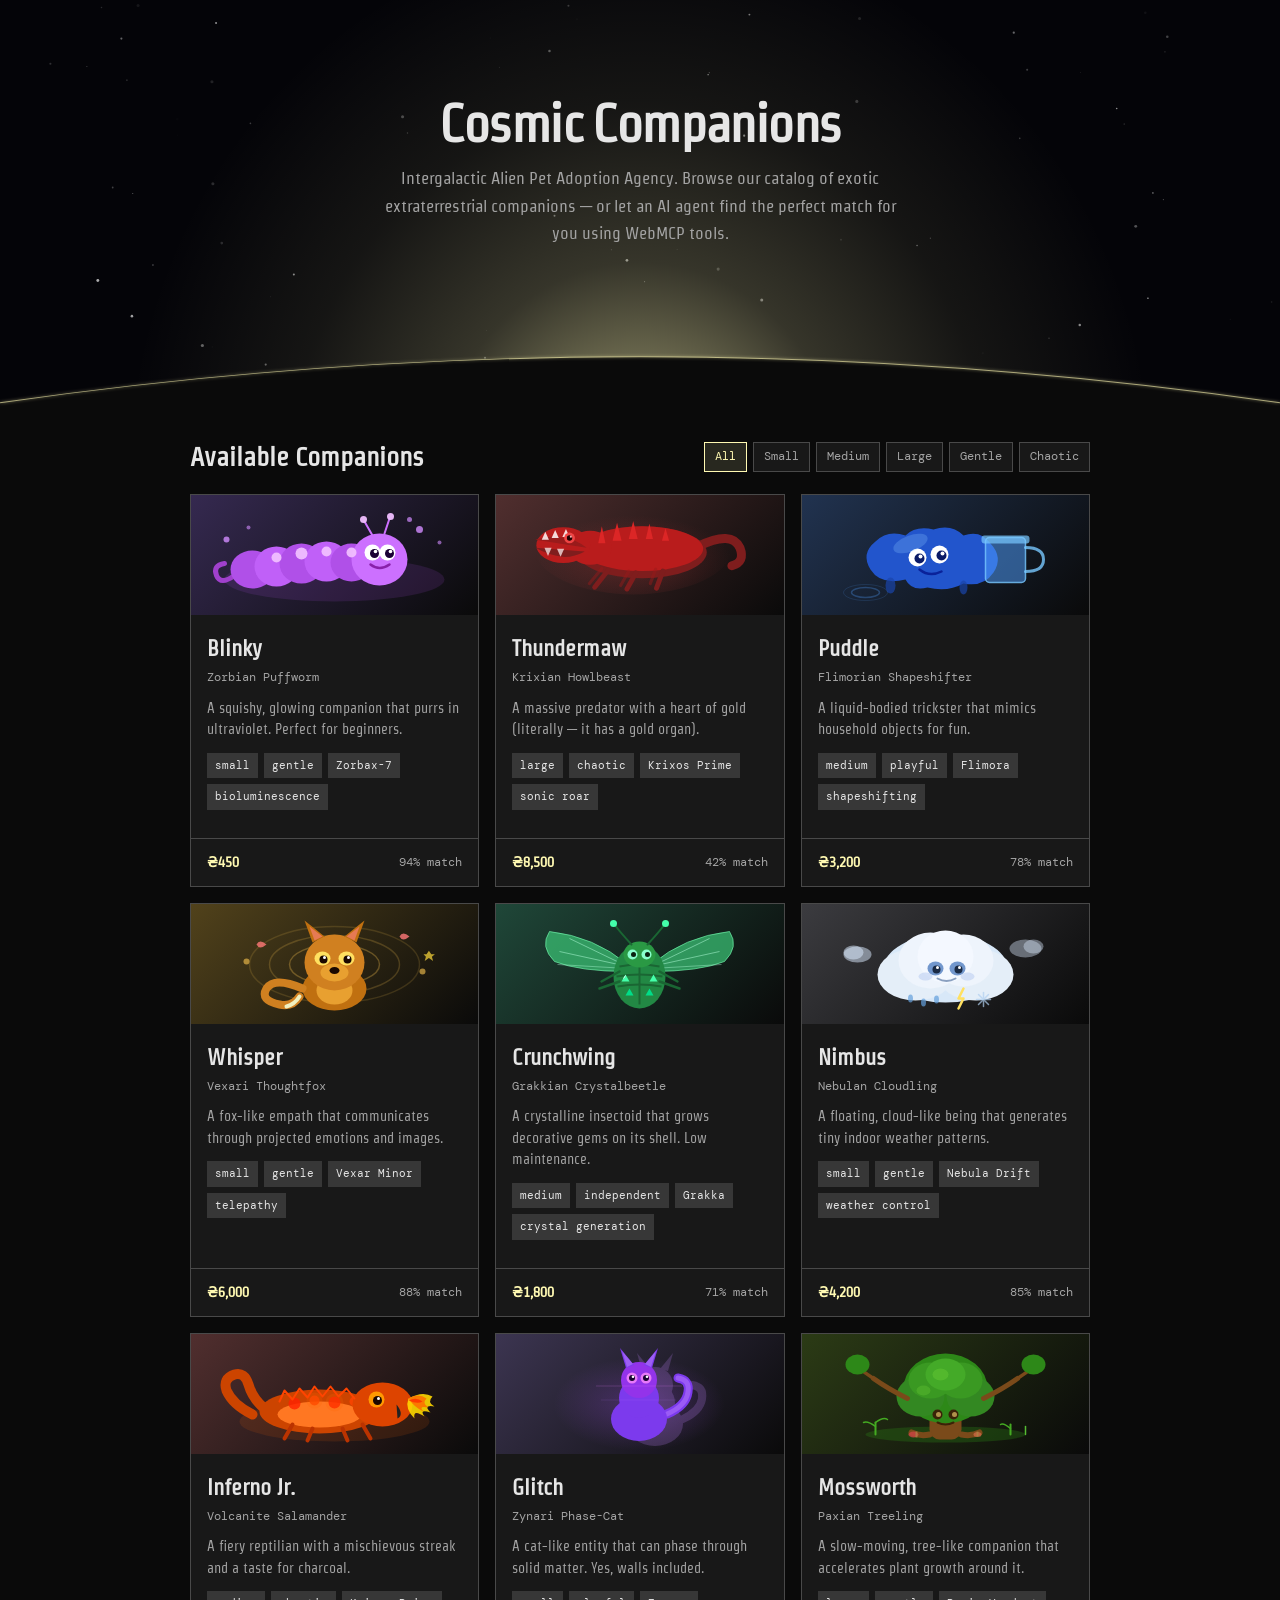
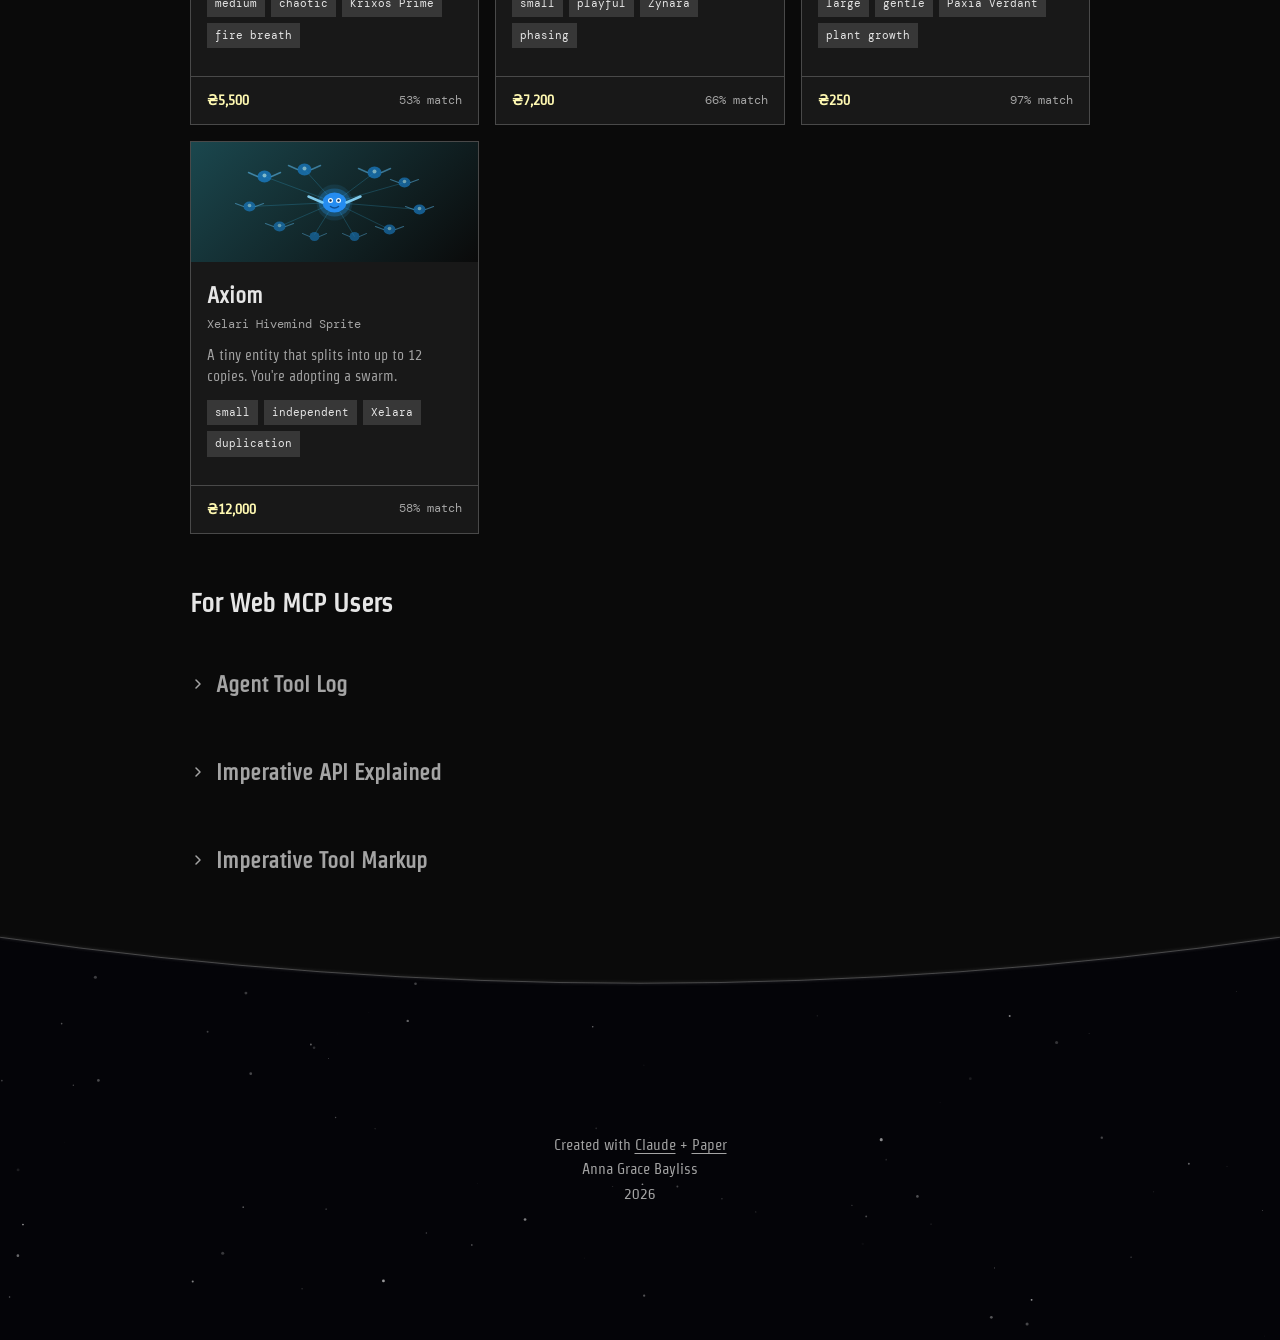
==== commit 6aed85cc: "Clean up semantic HTML in after/ — h2, warnings-heading, lazy error card Co-Authored-By: Claude Sonn" ====
--- a/after/index.html
+++ b/after/index.html
@@ -621,7 +621,7 @@
             </div>
             ${a.warnings.length ? `
                 <div class="warnings">
-                    <h4><svg width="11" height="11" viewBox="0 0 11 11" fill="none" xmlns="http://www.w3.org/2000/svg"><path d="M5.5 1.5L10 9.5H1Z" stroke="currentColor" stroke-width="1.2" stroke-linejoin="round"/><line x1="5.5" y1="4.5" x2="5.5" y2="6.5" stroke="currentColor" stroke-width="1.2" stroke-linecap="round"/><circle cx="5.5" cy="8" r="0.6" fill="currentColor"/></svg> Warnings</h4>
+                    <p class="warnings-heading"><svg width="11" height="11" viewBox="0 0 11 11" fill="none" xmlns="http://www.w3.org/2000/svg"><path d="M5.5 1.5L10 9.5H1Z" stroke="currentColor" stroke-width="1.2" stroke-linejoin="round"/><line x1="5.5" y1="4.5" x2="5.5" y2="6.5" stroke="currentColor" stroke-width="1.2" stroke-linecap="round"/><circle cx="5.5" cy="8" r="0.6" fill="currentColor"/></svg> Warnings</p>
                     <ul>${a.warnings.map(w => `<li>${w}</li>`).join('')}</ul>
                 </div>
             ` : ''}
--- a/after/styles.css
+++ b/after/styles.css
@@ -166,10 +166,10 @@
 }
 
 
-.warnings h4 {
+.warnings-heading {
     font-size: 0.75rem;
     color: var(--danger);
-    font-family: var(--mono);
+    font-family: var(--sans);
     margin-bottom: 6px;
     display: flex;
     align-items: center;
@@ -962,7 +962,7 @@
     margin-bottom: 14px;
 }
 
-.inline-detail-right .warnings h4 {
+.inline-detail-right .warnings-heading {
     font-family: var(--sans);
     font-size: 0.8125rem;
 }
@@ -1065,7 +1065,7 @@
     margin-bottom: 3px;
 }
 
-.recap-card-info h1 {
+.recap-card-info h2 {
     font-size: 1.375rem;
     font-weight: 400;
     letter-spacing: -0.02em;
@@ -1441,7 +1441,7 @@
 
     .recap-title-row { margin-bottom: 2px; }
 
-    .recap-card-info h1 { font-size: 1.25rem; }
+    .recap-card-info h2 { font-size: 1.25rem; }
 
     .recap-species { margin-bottom: 10px; }
 
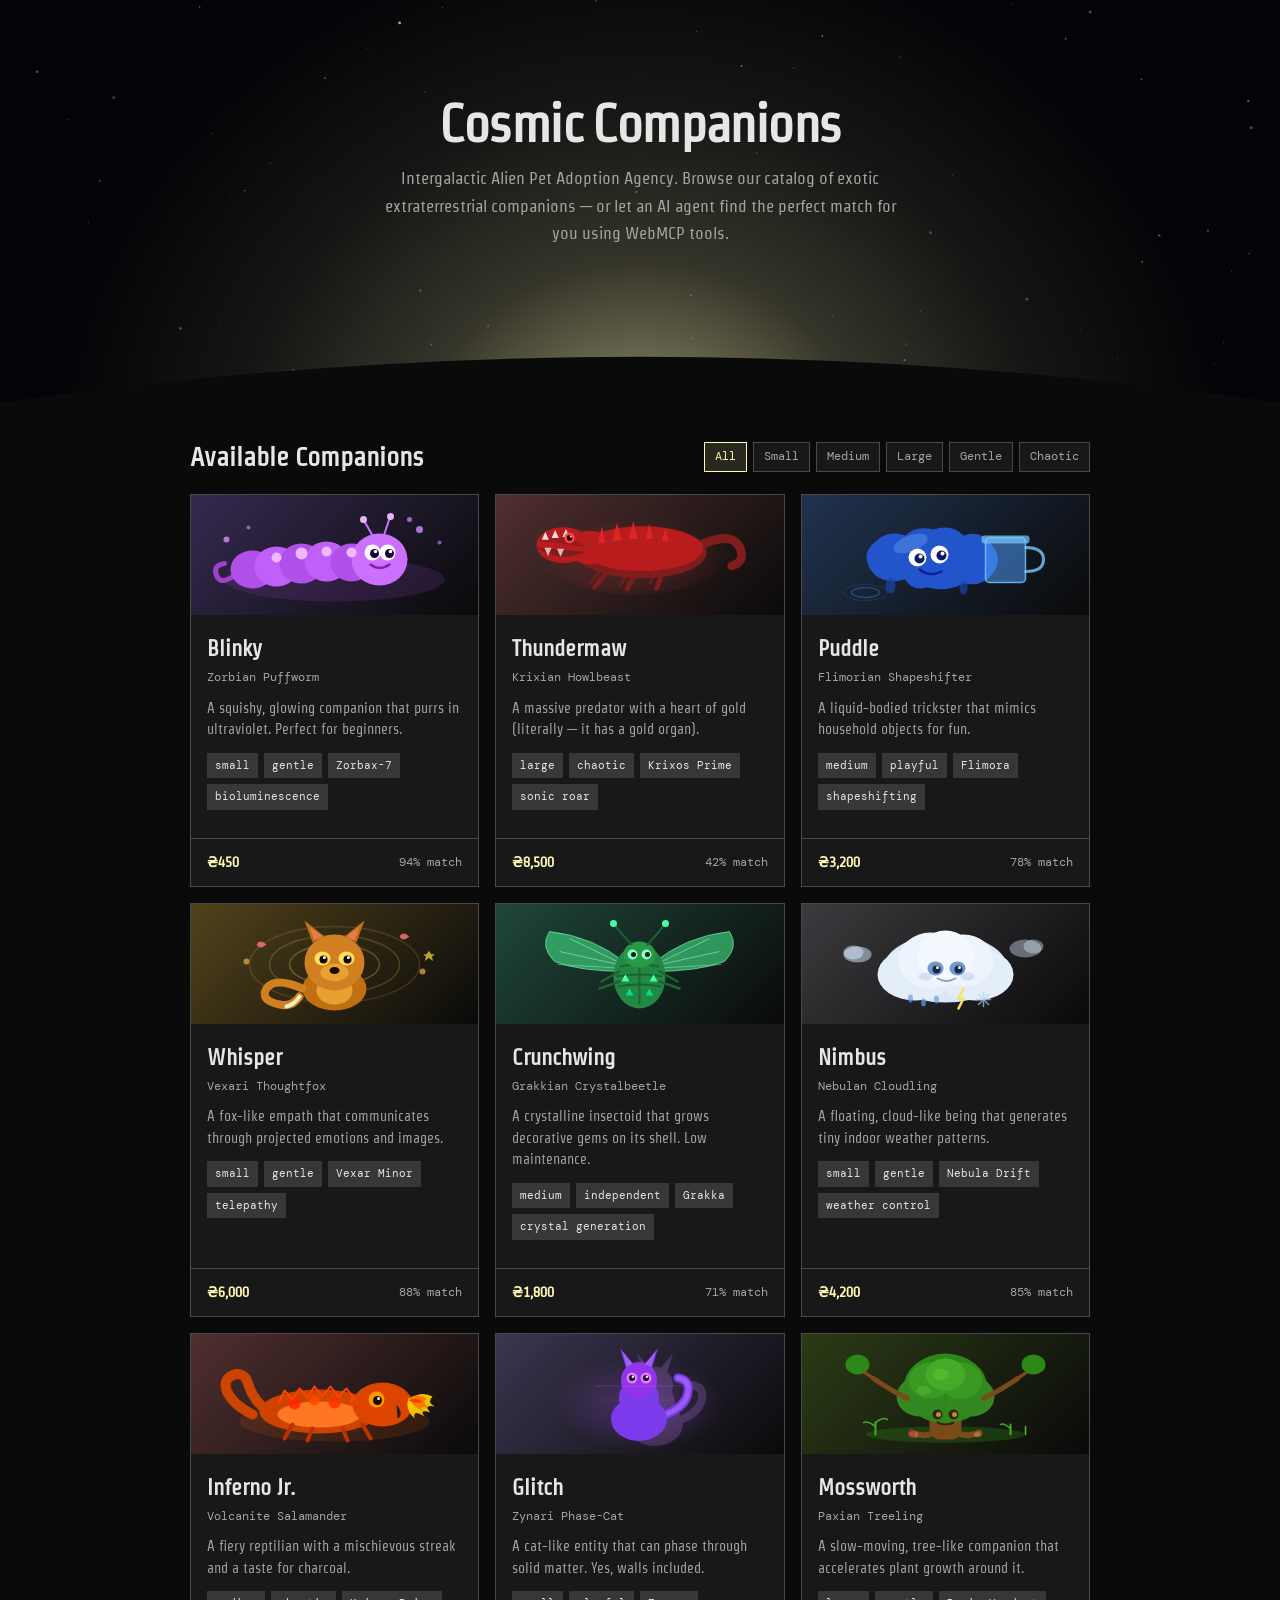
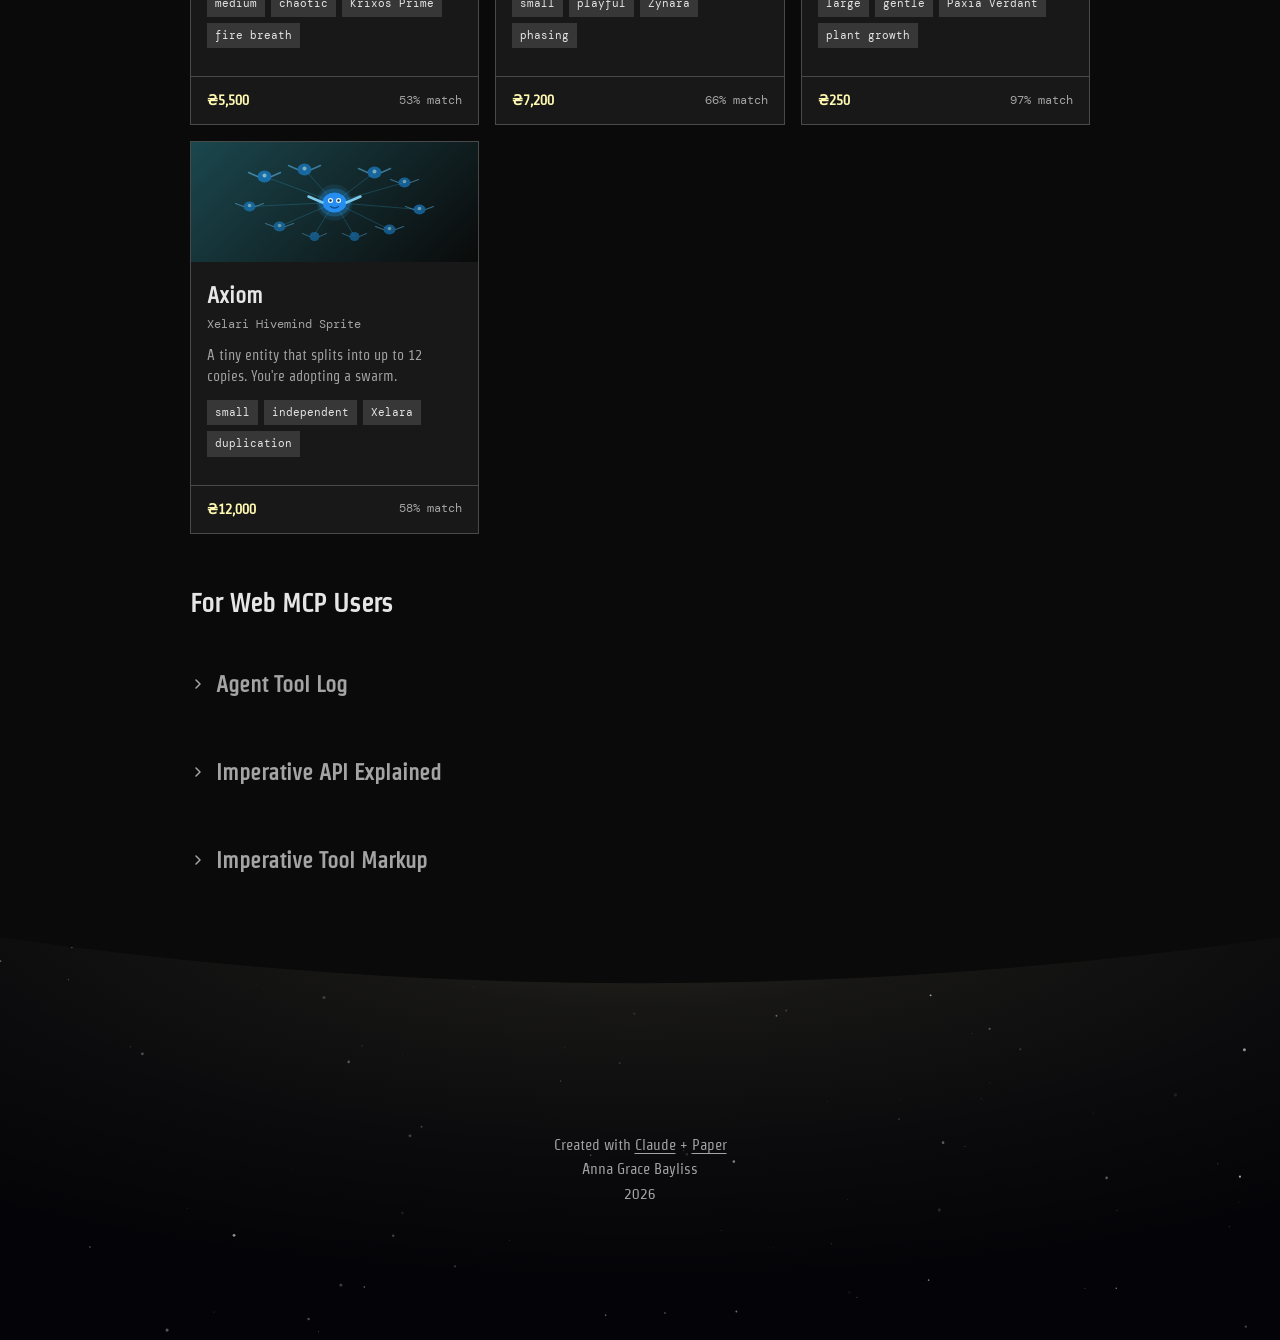
==== commit 099edf6a: "Polish horizon arcs and footer glow — remove explicit stroke attrs, widen hero glow, add footer radi" ====
--- a/after/index.html
+++ b/after/index.html
@@ -28,7 +28,7 @@
             </filter>
         </defs>
         <path class="horizon-mask" d="M0,170 Q720,10 1440,170 L1440,200 L0,200 Z"/>
-        <path d="M0,170 Q720,10 1440,170" fill="none" stroke="rgba(255,249,178,0.6)" stroke-width="1.5" filter="url(#rim-glow)"/>
+        <path d="M0,170 Q720,10 1440,170" fill="none" filter="url(#rim-glow)"/>
     </svg>
 </section>
 
@@ -1011,7 +1011,7 @@
             </filter>
         </defs>
         <path class="horizon-mask" d="M0,30 Q720,190 1440,30 L1440,0 L0,0 Z"/>
-        <path d="M0,30 Q720,190 1440,30" fill="none" stroke="rgba(180,180,180,0.45)" stroke-width="1" filter="url(#footer-stroke-glow)"/>
+        <path d="M0,30 Q720,190 1440,30" fill="none" filter="url(#footer-stroke-glow)"/>
     </svg>
     <div class="footer-content">
         <p>Created with <a href="https://www.claude.ai" target="_blank" rel="noopener">Claude</a> + <a href="https://www.paper.design" target="_blank" rel="noopener">Paper</a></p>
--- a/after/styles.css
+++ b/after/styles.css
@@ -458,7 +458,7 @@
     left: var(--glow-x, 50%);
     bottom: -60px;
     transform: translateX(-50%);
-    width: 1300px;
+    width: 1500px;
     height: 700px;
     background: radial-gradient(ellipse at 50% 100%,
         rgba(255,249,178,0.85) 0%,
@@ -544,6 +544,24 @@
     justify-content: center;
 }
 
+.page-footer::before {
+    content: '';
+    position: absolute;
+    left: 50%;
+    top: -40px;
+    transform: translateX(-50%);
+    width: 2800px;
+    height: 500px;
+    background: radial-gradient(ellipse at 50% 0%,
+        rgba(255,249,178,0.18) 0%,
+        rgba(255,249,178,0.08) 18%,
+        rgba(255,249,178,0.03) 38%,
+        rgba(255,249,178,0)    60%
+    );
+    z-index: 1;
+    pointer-events: none;
+}
+
 .footer-stars {
     position: absolute;
     inset: 0;
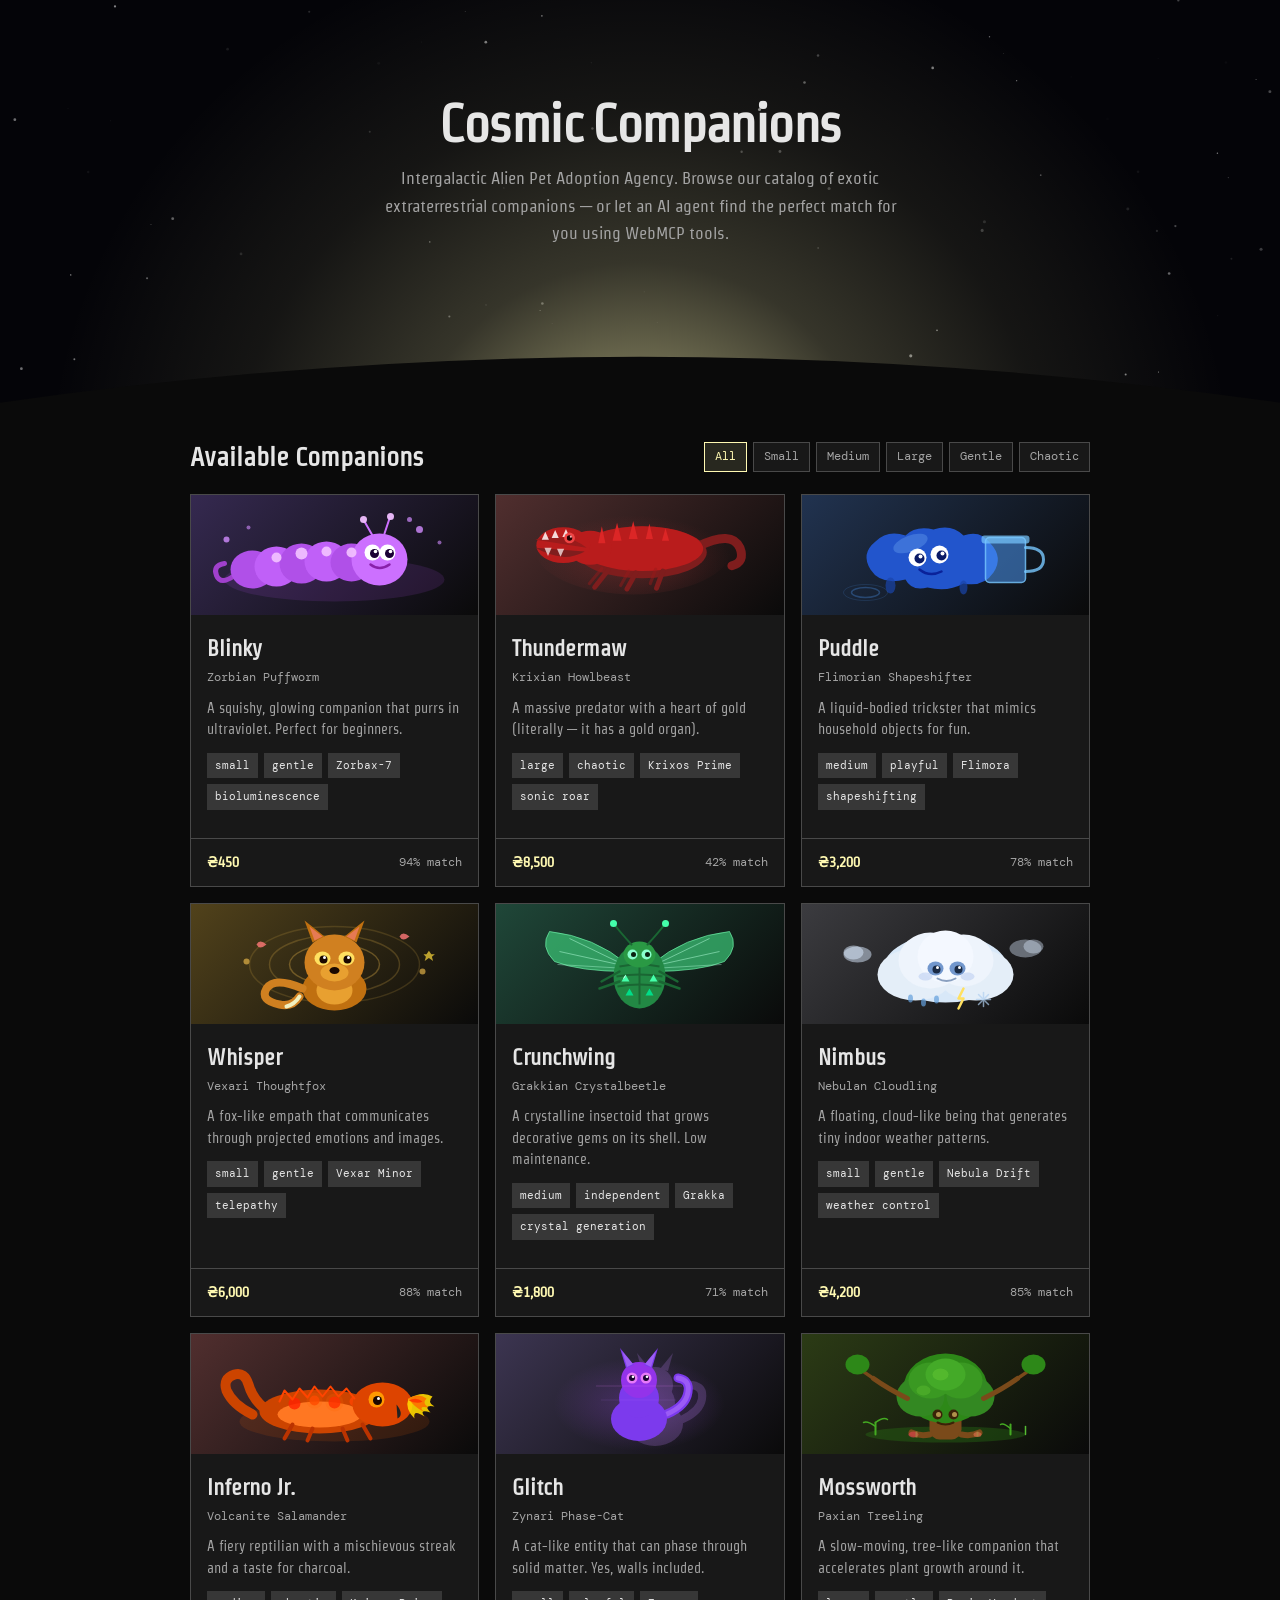
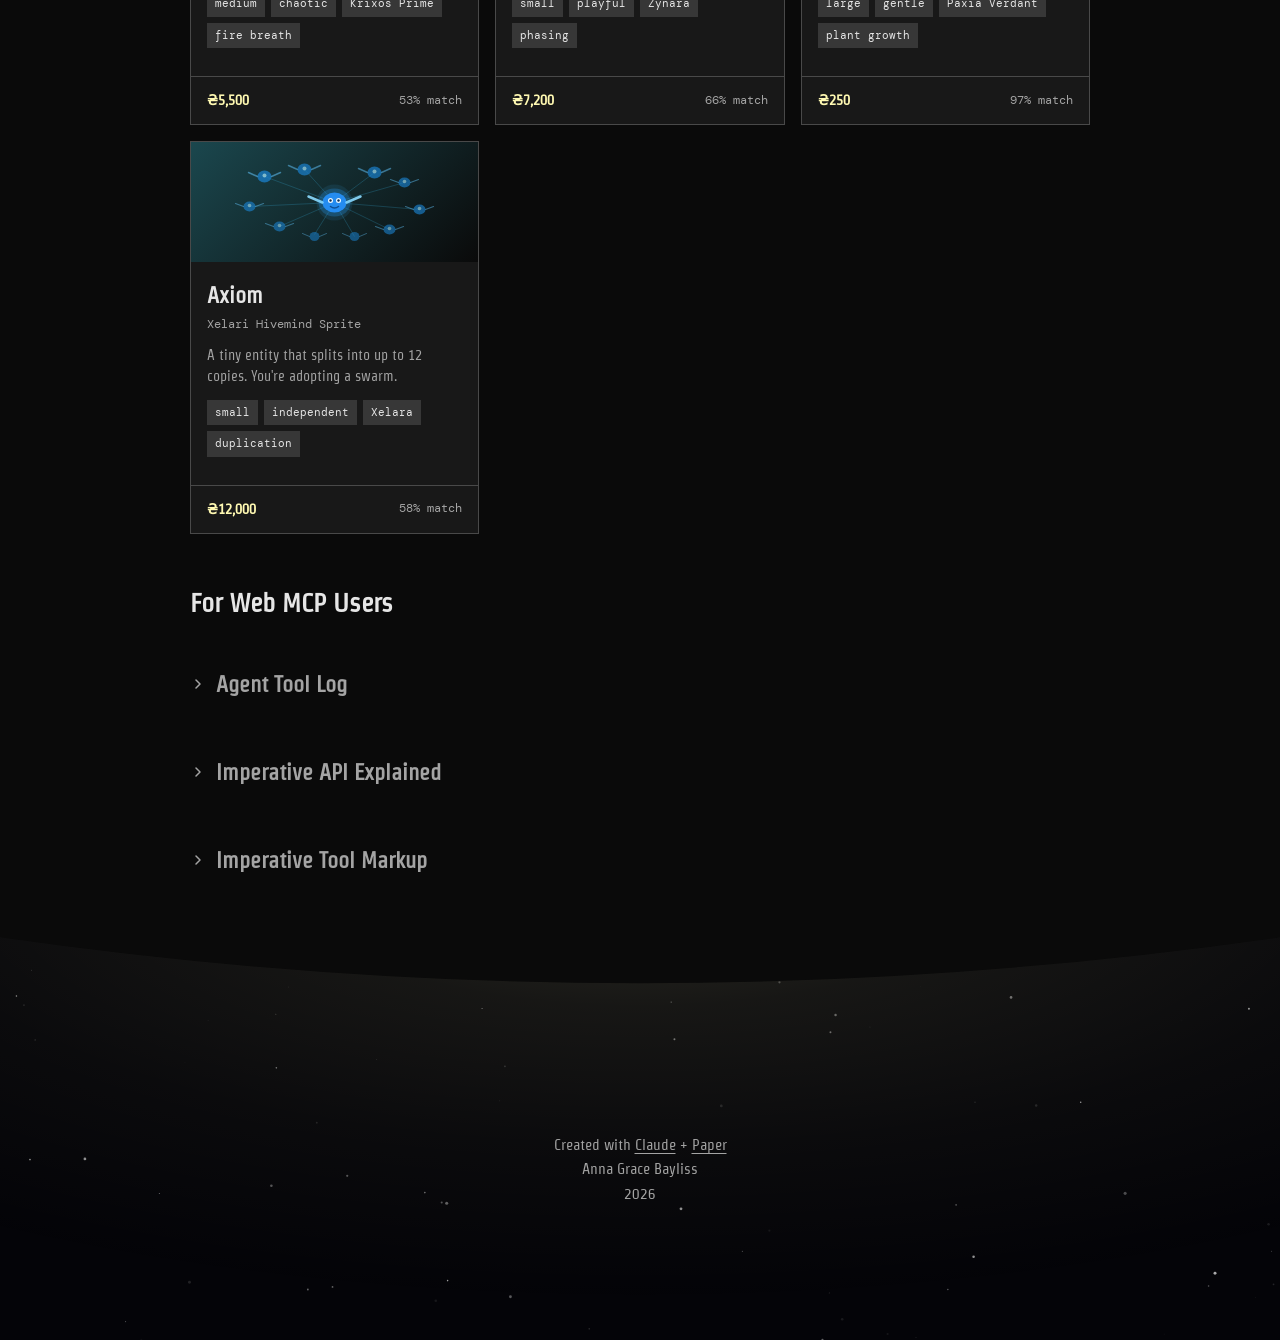
==== commit cd793891: "Add GoatCounter analytics for visits and submission events Co-Authored-By: Claude Opus 4.7 <noreply@" ====
--- a/after/index.html
+++ b/after/index.html
@@ -1020,5 +1020,8 @@
     </div>
 </footer>
 
+<script data-goatcounter="https://agbayliss.goatcounter.com/count"
+        async src="//gc.zgo.at/count.js"></script>
+
 </body>
 </html>
--- a/after/styles.css
+++ b/after/styles.css
@@ -455,9 +455,8 @@
 .page-hero::before {
     content: '';
     position: absolute;
-    left: var(--glow-x, 50%);
+    left: calc(var(--glow-x, 50%) - 750px);
     bottom: -60px;
-    transform: translateX(-50%);
     width: 1500px;
     height: 700px;
     background: radial-gradient(ellipse at 50% 100%,
@@ -1439,6 +1438,15 @@
         padding-bottom: 50px;
     }
 
+    /* Prevent iOS auto-zoom on input focus (triggers when computed
+       font-size < 16px), which leaves subpixel rendering artifacts
+       after keyboard dismiss. */
+    input,
+    select,
+    textarea {
+        font-size: 16px;
+    }
+
     /* adopt.html — recap card */
     .recap-card {
         flex-direction: column;
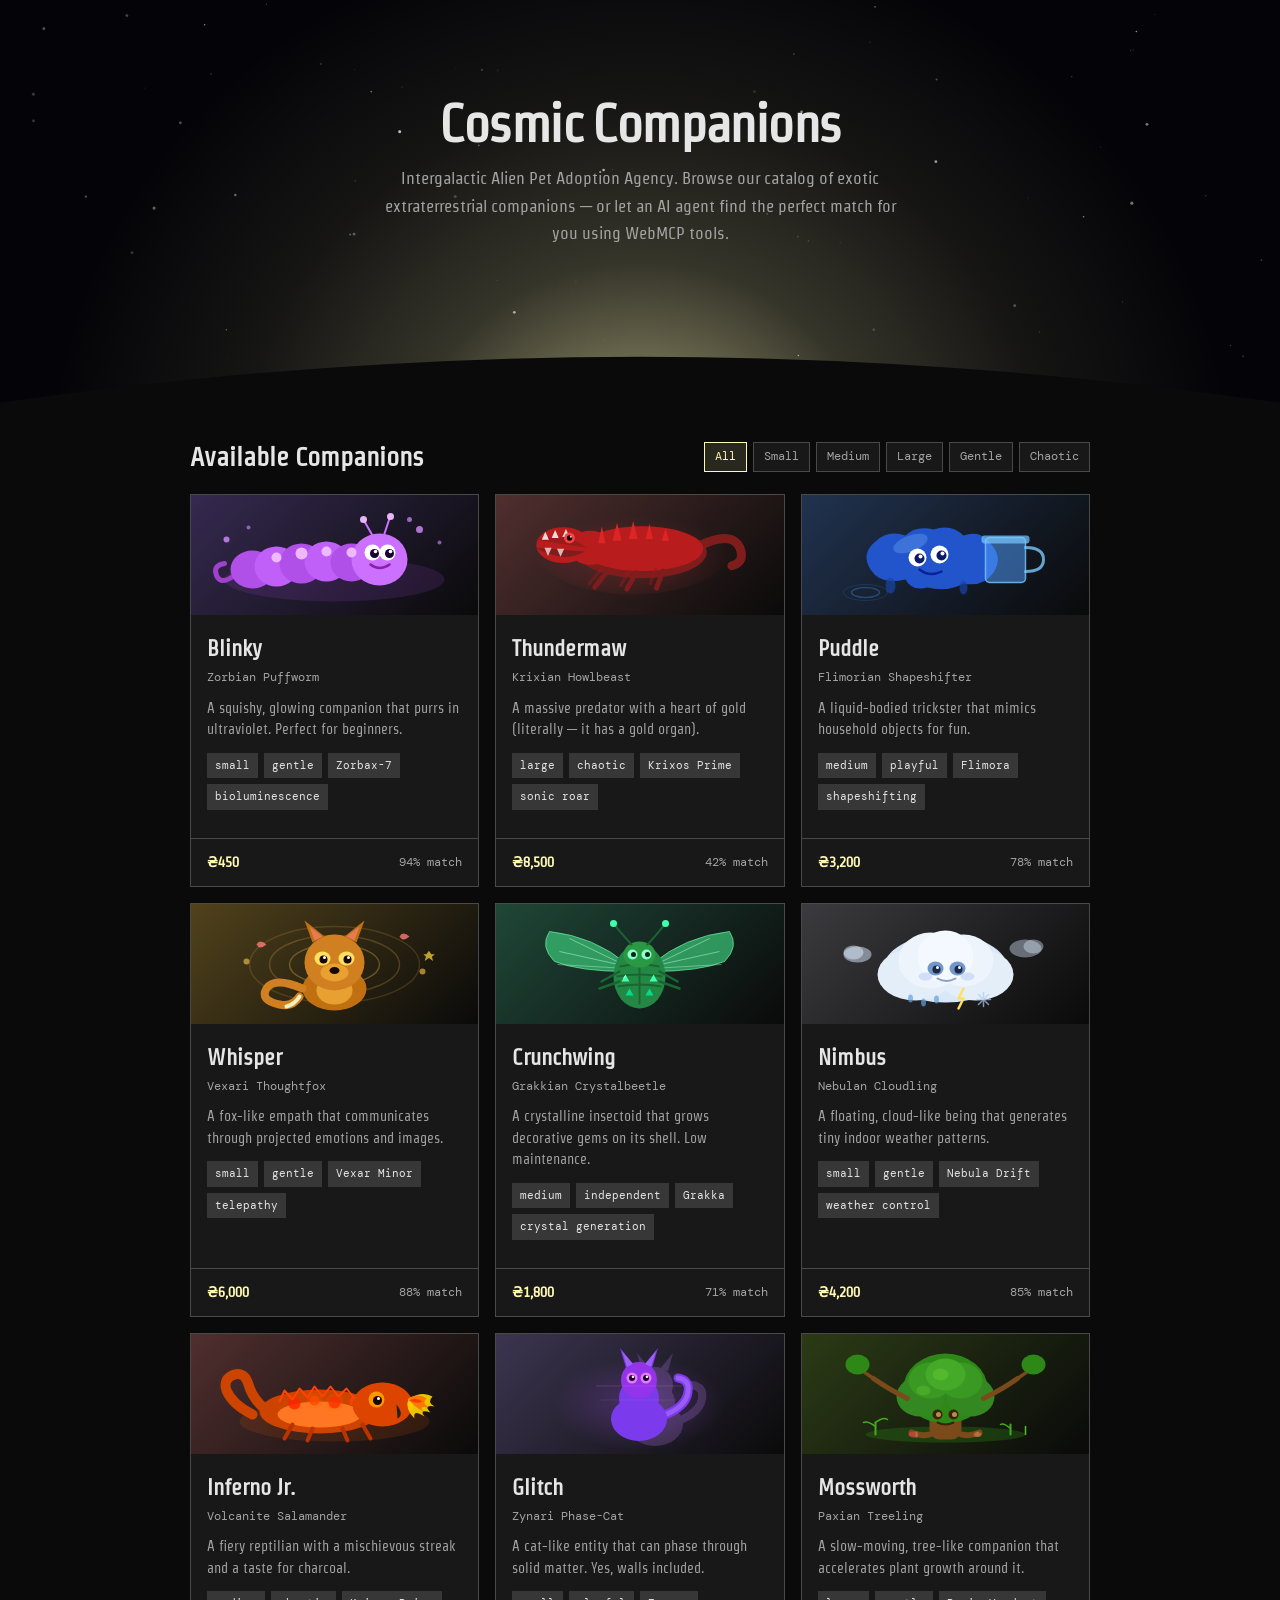
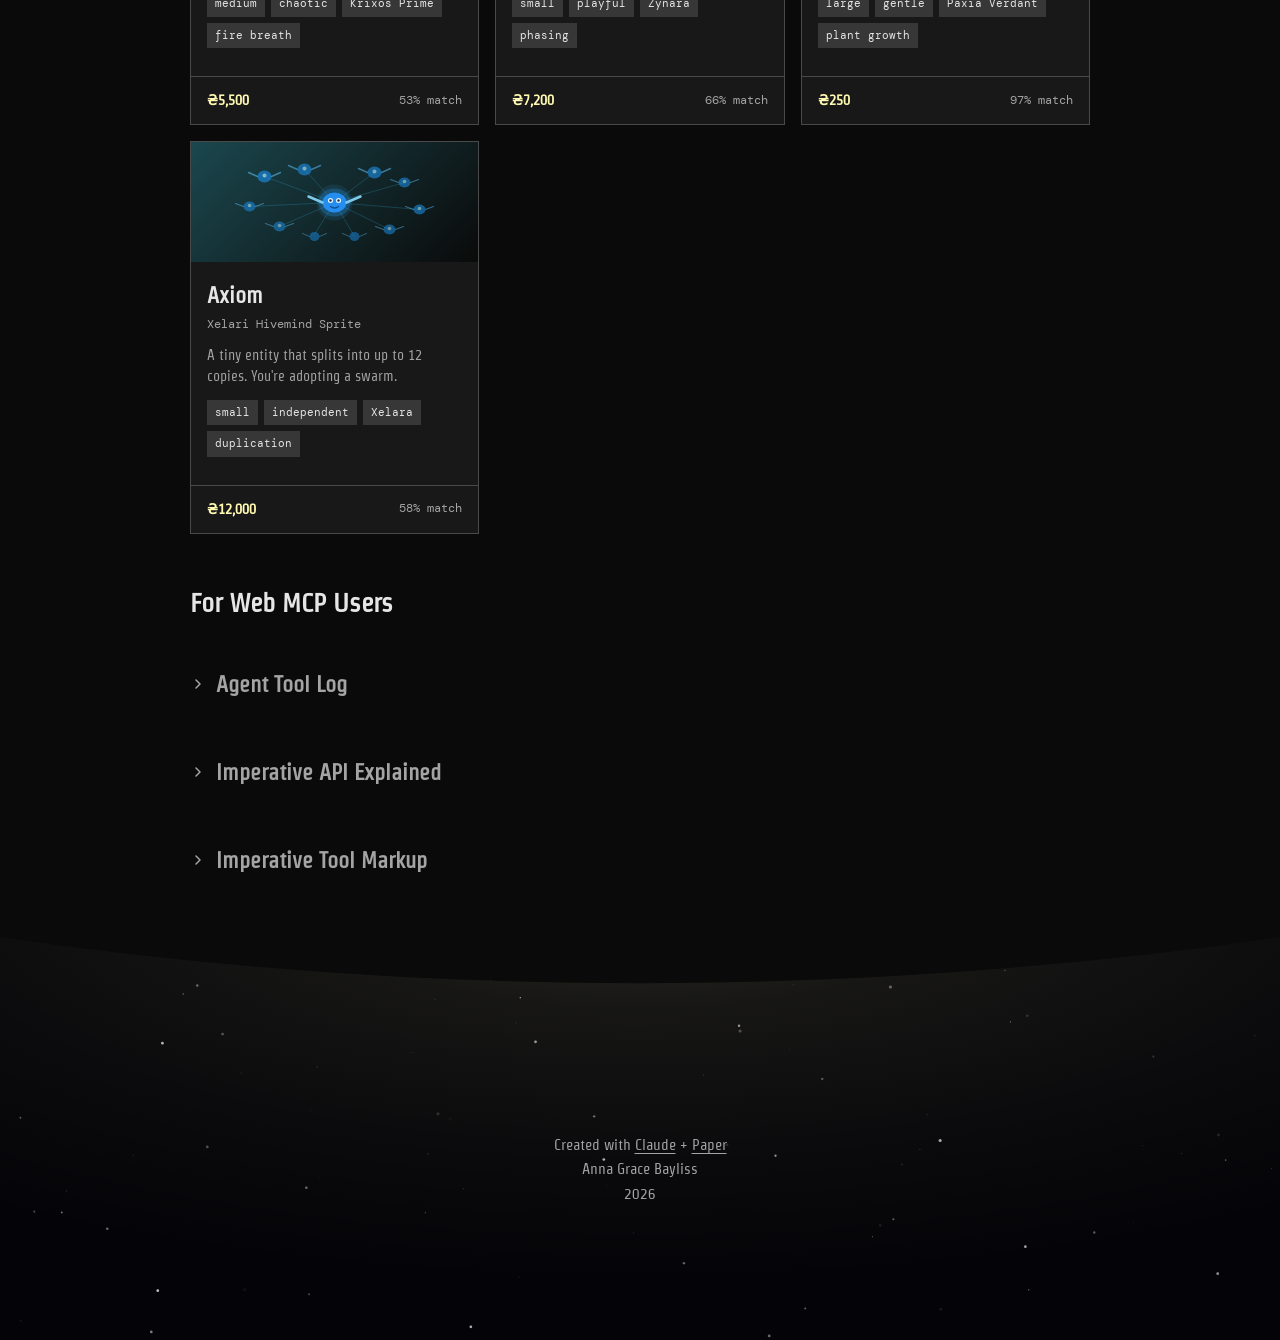
==== commit 4c65428b: "Add alien-head favicons, wire up link tags Polished yellow-on-black mark for root + after/; indigo o" ====
--- a/after/index.html
+++ b/after/index.html
@@ -3,7 +3,7 @@
 <head>
     <meta charset="UTF-8">
     <meta name="viewport" content="width=device-width, initial-scale=1.0">
-    <link rel="icon" type="image/svg+xml" href="/playground/favicon.svg">
+    <link rel="icon" type="image/svg+xml" href="favicon.svg">
     <title>Cosmic Companions — Alien Pet Adoption Agency</title>
     <link rel="preconnect" href="https://fonts.googleapis.com">
     <link href="https://fonts.googleapis.com/css2?family=DM+Mono:wght@300;400;500&family=Strait&display=swap" rel="stylesheet">
